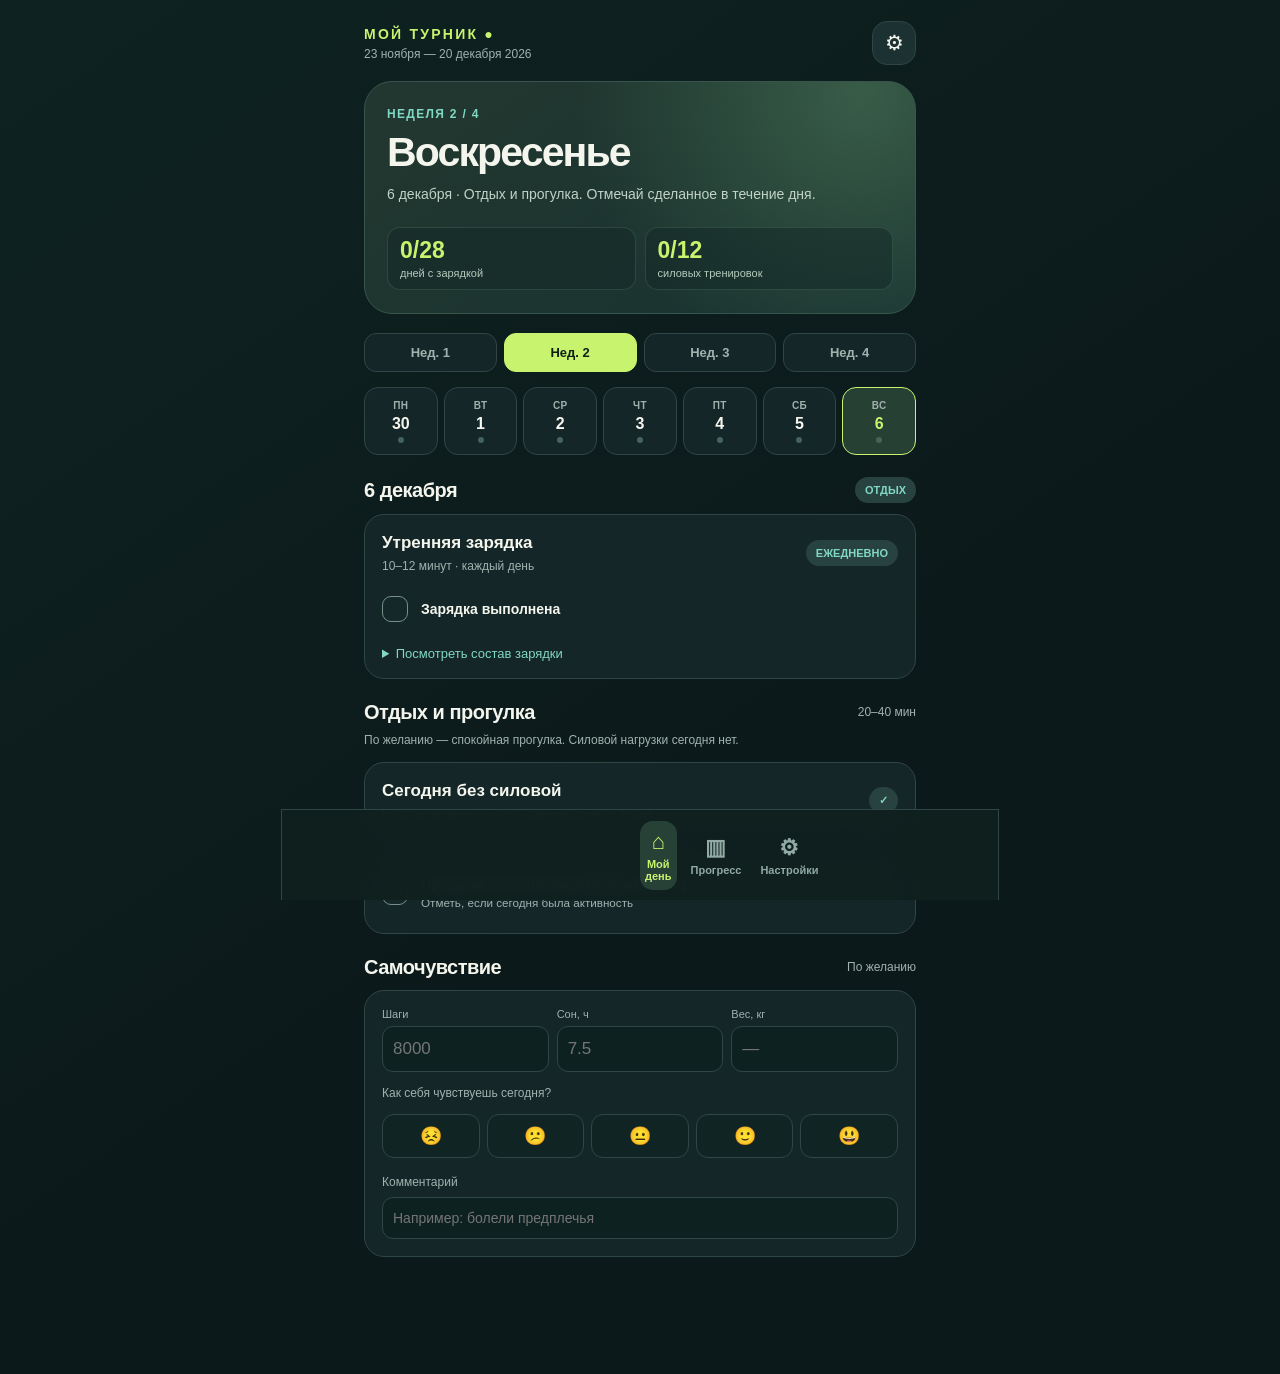
==== turnik/index.html @ 3aacb3ba "Add standalone iPhone workout tracker in turnik/" ====
<!doctype html>
<html lang="ru">
<head>
  <meta charset="UTF-8">
  <meta name="viewport" content="width=device-width, initial-scale=1, viewport-fit=cover">
  <meta name="theme-color" content="#0c191a">
  <meta name="apple-mobile-web-app-capable" content="yes">
  <meta name="apple-mobile-web-app-status-bar-style" content="black-translucent">
  <meta name="apple-mobile-web-app-title" content="Мой турник">
  <meta name="description" content="Личный трекер домашних тренировок на 4 недели: турник, отжимания, зарядка и прогресс.">
  <link rel="manifest" href="manifest.webmanifest">
  <link rel="apple-touch-icon" href="icon-192.png">
  <title>Мой турник · тренировки дома</title>
<style>
:root { color-scheme: dark; --bg:#0c191a;--surface:#142627;--surface2:#1c3232;--line:#304546;--text:#f4f6ee;--muted:#a0b2ae;--lime:#c7f36e;--sea:#80d8c3;--yellow:#f9d68e;--black:#102018;--danger:#ffafa4; }
* { box-sizing:border-box; }
html { background:var(--bg);scroll-behavior:smooth; }
body { margin:0; background:linear-gradient(145deg,#0e2321,#0c191a 58%);color:var(--text);font-family:-apple-system,BlinkMacSystemFont,"Segoe UI",sans-serif; min-height:100svh; -webkit-tap-highlight-color:transparent; }
button,input { font:inherit; }
button { cursor:pointer; }
button:focus-visible,input:focus-visible { outline:2px solid var(--lime);outline-offset:3px; }
.app { max-width:600px;margin:0 auto;padding:0 18px calc(106px + env(safe-area-inset-bottom)); }
.top { padding:calc(21px + env(safe-area-inset-top)) 0 16px;display:flex;align-items:center;justify-content:space-between;gap:12px; }
.brand { font-size:14px; font-weight:850;letter-spacing:.16em; color:var(--lime); }
.sub-brand { color:var(--muted);font-size:12px;margin-top:5px; }
.icon-button { width:44px;height:44px;border-radius:15px;background:var(--surface2);border:1px solid var(--line);color:var(--text);font-size:21px; }
.hero { padding:25px 22px 23px;position:relative;overflow:hidden;border-radius:28px;background:radial-gradient(circle at 90% 5%,#385b47 1%,transparent 52%),linear-gradient(145deg,#22372f,#183331);border:1px solid #38554d; }
.eyebrow { font-size:12px;color:var(--sea);font-weight:800;letter-spacing:.11em;text-transform:uppercase; }
h1 { font-size:clamp(29px,9vw,41px);letter-spacing:-.045em;line-height:1.07;margin:10px 0 9px; }
.hero p { color:#c1d2c7;font-size:14px;margin:0;line-height:1.5;max-width:85%; }
.hero-stats { display:flex;gap:9px;margin-top:22px; }
.hero-stats div { background:#142a2785;border:1px solid #688e7542;border-radius:13px;padding:10px 12px;flex:1; }
.hero-stats strong {font-size:23px;display:block;color:var(--lime);line-height:1.1;}
.hero-stats span{display:block;font-size:11px;color:#b4cabc;margin-top:4px}
.week-switch {display:flex; gap:7px;margin:19px 0 15px;}
.week-switch button {flex:1;min-width:0;border:1px solid var(--line);border-radius:12px;background:var(--surface);color:var(--muted);font-size:13px;font-weight:800;padding:11px 4px;}
.week-switch button.active{background:var(--lime);border-color:var(--lime);color:#102016;}
.days {display:grid;grid-template-columns:repeat(7,minmax(0,1fr));gap:6px;margin:0 0 18px;}
.day { background:var(--surface);border:1px solid var(--line);color:var(--muted);border-radius:14px;min-width:0;min-height:68px;padding:8px 1px;display:flex;flex-direction:column;align-items:center;justify-content:center;gap:4px;}
.day b {font-size:10px;text-transform:uppercase;letter-spacing:.03em;}
.day span{font-size:16px;font-weight:750;color:var(--text);}
.day i{width:6px;height:6px;background:#46625c;border-radius:99px;}
.day.done i{background:var(--lime)}
.day.active{border-color:var(--lime);background:#274034;}
.day.active span{color:var(--lime)}
.day:disabled{opacity:.6}
.section-head {display:flex;justify-content:space-between;gap:10px;align-items:center;margin:22px 0 11px;}
h2{font-size:20px;letter-spacing:-.025em;margin:0;}
.small {color:var(--muted);font-size:12px;line-height:1.45;}
.card{background:var(--surface);border:1px solid var(--line);border-radius:20px;padding:17px;margin:0 0 11px;}
.card-top{display:flex;gap:12px;align-items:center;justify-content:space-between;}
.card-top h3{font-size:17px;margin:0;line-height:1.3;}
.card-top p{margin:5px 0 0;font-size:12px;color:var(--muted);}
.pill {color:var(--black);background:var(--lime);font-size:11px;font-weight:850;border-radius:99px;padding:7px 10px;white-space:nowrap;}
.pill.muted {background:#28423f;color:var(--sea)}
.checkrow{display:flex;align-items:center;gap:13px;min-height:48px;cursor:pointer;user-select:none;}
.checkrow + .checkrow{border-top:1px solid var(--line);}
.checkrow span.copy{flex:1;font-size:14px;line-height:1.3;}
input[type=checkbox]{appearance:none;-webkit-appearance:none;width:26px;height:26px;min-width:26px;border-radius:9px;border:1.5px solid #749087;background:#142829;margin:0;display:grid;place-items:center;}
input[type=checkbox]:checked{background:var(--lime);border-color:var(--lime)}
input[type=checkbox]:checked:after{content:'✓';font-weight:900;color:#163224;font-size:17px}
.checkrow:has(input:checked) .copy{color:#b6cbc0;}
.minihint{font-size:12px;color:var(--muted);line-height:1.5;margin-top:12px;}
.details{font-size:13px;color:var(--sea);cursor:pointer;margin-top:13px;}
.details-content{font-size:13px;color:#cfddd5;line-height:1.8;padding:8px 2px 1px;}
.ex{padding:17px 16px 16px;}
.ex .caption{display:flex;align-items:start;justify-content:space-between;gap:6px;}
.ex .caption strong{font-size:15px;}
.ex .caption small{font-size:12px;color:var(--muted);display:block;margin-top:5px;}
.sets{display:flex;gap:8px;justify-content:space-between;margin-top:14px;}
.set{flex:1;background:#0f2120;border-radius:13px;border:1px solid #2b4641;padding:7px 4px;text-align:center;min-width:0;}
.set label{display:block;font-size:10px;color:#9aafa6;margin-bottom:5px;}
.controls{display:flex;align-items:center;justify-content:space-around;gap:1px;}
.controls button{width:30px;height:32px;padding:0;border:0;background:transparent;color:var(--sea);font-size:22px;font-weight:600;touch-action:manipulation;}
.controls .num{font-size:18px;font-weight:850;min-width:22px;text-align:center;font-variant-numeric:tabular-nums;}
.controls button:active{color:var(--lime)}
.exercise-unit{font-size:11px;color:var(--muted);margin-top:5px}
.form-grid{display:grid;grid-template-columns:repeat(3,minmax(0,1fr));gap:8px;}
.form-grid label {display:block;font-size:11px;color:var(--muted);margin-bottom:6px;}
.field{background:#0e2121;color:var(--text);border:1px solid var(--line);border-radius:11px;width:100%;padding:12px 10px;font-size:17px;outline:none;min-width:0;}
.field:focus{border-color:var(--lime)}
.full{width:100%}
button.primary{border:0;border-radius:13px;background:var(--lime);color:var(--black);font-size:14px;font-weight:850;padding:14px 16px;}
button.secondary{border:1px solid #47766b;border-radius:13px;background:#1f3c36;color:var(--text);font-size:14px;font-weight:750;padding:13px 15px;}
button.danger{color:#ffd0c9;border:1px solid #a05e57;background:#422b2a;border-radius:13px;padding:13px 15px;font-weight:750;}
.actions{display:grid;grid-template-columns:1fr 1fr;gap:9px;}
.kpis{display:grid;grid-template-columns:1fr 1fr;gap:9px;}
.kpi{background:var(--surface);border:1px solid var(--line);border-radius:18px;padding:18px;}
.kpi strong{display:block;font-size:32px;letter-spacing:-.04em;color:var(--lime);}
.kpi span{display:block;color:var(--muted);font-size:12px;margin-top:5px;}
.bar-label{display:flex;align-items:center;justify-content:space-between;font-size:13px;margin-bottom:7px;gap:10px;}
.bar-track{height:10px;border-radius:99px;background:#243b39;overflow:hidden;margin-bottom:18px;}
.bar-fill{height:100%;background:linear-gradient(90deg,#77d6c0,var(--lime));border-radius:99px;min-width:0;transition:width .2s ease;}
.week-card{display:flex;gap:12px;justify-content:space-between;align-items:center;padding:13px 0;border-bottom:1px solid var(--line);}
.week-card:last-child{border-bottom:0;}
.week-card b{font-size:14px;display:block;}
.week-card p{margin:4px 0 0;color:var(--muted);font-size:12px;}
.week-card strong{font-size:18px;color:var(--lime);}
.smallnote{color:var(--muted);font-size:12px;line-height:1.55;margin-top:10px;}
.mood{display:flex;gap:7px;margin-top:9px;}
.mood button{flex:1;background:#102523;border:1px solid var(--line);color:var(--muted);border-radius:12px;padding:10px 4px;font-size:18px;}
.mood button.active{background:#334e3e;border-color:var(--lime);color:var(--lime);}
.footer-nav {position:fixed;left:0;right:0;bottom:0;background:#0f201ff2;backdrop-filter:blur(16px);-webkit-backdrop-filter:blur(16px);border-top:1px solid var(--line);padding:11px max(18px,calc((100vw - 600px)/2 + 18px)) calc(10px + env(safe-area-inset-bottom));z-index:10;display:grid;grid-template-columns:repeat(3,1fr);gap:9px;}
.nav{background:transparent;border:0;border-radius:13px;color:#91aaa3;padding:8px 5px;display:flex;flex-direction:column;align-items:center;justify-content:center;gap:3px;font-size:11px;font-weight:700;}
.nav .emoji{font-size:22px;}
.nav.active{background:#274137;color:var(--lime);}
.hidden {display:none !important;}
.toast{position:fixed;bottom:calc(91px + env(safe-area-inset-bottom));left:50%;transform:translateX(-50%);background:#d4ff9b;color:#12251a;border-radius:12px;padding:10px 16px;font-weight:750;font-size:13px;z-index:12;box-shadow:0 9px 30px #0008;opacity:0;pointer-events:none;transition:opacity .25s;white-space:nowrap;max-width:90%;}
.toast.on{opacity:1;}
@media(min-width:650px){.app{padding-left:24px;padding-right:24px;}.footer-nav{max-width:600px;margin:auto;border-left:1px solid var(--line);border-right:1px solid var(--line);}}
@media(max-width:360px){.app{padding-left:12px;padding-right:12px}.set{padding:7px 2px}.controls button{width:25px}.hero{padding:22px 17px}}
@media(prefers-reduced-motion:reduce){*{transition:none!important;scroll-behavior:auto!important}}
</style>
</head>
<body>
<div class="app">
  <header class="top"><div><div class="brand">МОЙ ТУРНИК<span aria-hidden="true"> ●</span></div><div class="sub-brand">23 ноября — 20 декабря 2026</div></div><button class="icon-button" type="button" id="settingsButton" aria-label="Настройки">⚙</button></header>
  <div id="todayView">
    <section class="hero"><div class="eyebrow" id="heroWeek">НЕДЕЛЯ 1 / 4</div><h1 id="heroTitle">Сегодня — твой день</h1><p id="heroSub">План на день, зарядка и прогресс в одном месте.</p><div class="hero-stats"><div><strong id="heroCharges">0/28</strong><span>дней с зарядкой</span></div><div><strong id="heroTrainings">0/12</strong><span>силовых тренировок</span></div></div></section>
    <div class="week-switch" id="weekSwitch" aria-label="Выбор недели"></div>
    <div class="days" id="daySelect" aria-label="Выбор дня"></div>
    <div class="section-head"><h2 id="dayHeading">Понедельник</h2><span class="pill" id="dayBadge">СИЛОВАЯ</span></div>
    <section class="card">
      <div class="card-top"><div><h3>Утренняя зарядка</h3><p>10–12 минут · каждый день</p></div><span class="pill muted">ЕЖЕДНЕВНО</span></div>
      <label class="checkrow" style="margin-top:12px"><input type="checkbox" id="chargeCheck"><span class="copy"><b>Зарядка выполнена</b></span></label>
      <details class="details"><summary>Посмотреть состав зарядки</summary><div class="details-content">Ходьба на месте — 1 минута<br>Круги плечами и руками — по 10–15 раз<br>Повороты и наклоны корпуса — по 10 раз<br>Приседания — 15 раз<br>Лёгкие отжимания — 8–10 раз<br>«Птица-собака» — по 8 раз<br>Подъёмы на носки — 20 раз</div></details>
    </section>
    <div class="section-head"><h2 id="planTitle">Тренировка</h2><span id="planDuration" class="small">35–40 мин</span></div>
    <div id="planDesc" class="small" style="margin:-3px 0 12px"></div>
    <div id="exerciseList"></div>
    <section class="card" id="activityCard"><label class="checkrow"><input type="checkbox" id="activityCheck"><span class="copy"><b id="activityLabel">Основная активность выполнена</b><small style="display:block;color:var(--muted);margin-top:3px" id="activitySubtitle">Отметь после занятия</small></span></label></section>
    <div class="section-head"><h2>Самочувствие</h2><span class="small">По желанию</span></div>
    <section class="card"><div class="form-grid"><div><label for="stepsInput">Шаги</label><input id="stepsInput" class="field" type="number" inputmode="numeric" min="0" max="100000" placeholder="8000"></div><div><label for="sleepInput">Сон, ч</label><input id="sleepInput" class="field" type="number" inputmode="decimal" step="0.5" min="0" max="24" placeholder="7.5"></div><div><label for="weightInput">Вес, кг</label><input id="weightInput" class="field" type="number" inputmode="decimal" step="0.1" min="25" max="400" placeholder="—"></div></div><p class="minihint">Как себя чувствуешь сегодня?</p><div class="mood" id="moodButtons" aria-label="Самочувствие по шкале от одного до пяти"></div><div style="margin-top:14px"><label for="noteInput" class="small">Комментарий</label><input id="noteInput" class="field full" placeholder="Например: болели предплечья" maxlength="200" style="font-size:14px;margin-top:6px"></div></section>
  </div>
  <div id="progressView" class="hidden">
    <section class="hero"><div class="eyebrow">ТВОЯ СТАТИСТИКА</div><h1>Прогресс<br>за 4 недели</h1><p>Результаты считаются автоматически из отметок и фактически выполненных подходов.</p></section>
    <div class="section-head"><h2>Общий результат</h2></div><div class="kpis" id="kpiList"></div>
    <div class="section-head"><h2>Выполнение плана</h2></div><div class="card" id="planBars"></div>
    <div class="section-head"><h2>По неделям</h2></div><div class="card" id="weekResults"></div>
    <div class="section-head"><h2>Личные рекорды</h2></div><section class="card"><p class="small">Исходные данные: ≈ 6 подтягиваний и 30 отжиманий за подход. Новые максимумы можно вносить по неделям, только если есть желание и восстановление позволяет.</p><div id="testInputs"></div></section>
    <div class="section-head"><h2>Последние записи</h2></div><div class="card" id="lastRecords"></div>
  </div>
  <div id="settingsView" class="hidden">
    <section class="hero"><div class="eyebrow">НАСТРОЙКИ</div><h1>Твои записи</h1><p>Данные хранятся только в этом браузере. Экспорт помогает сохранить их на случай смены телефона или очистки Safari.</p></section>
    <div class="section-head"><h2>Резервная копия</h2></div><section class="card"><p class="small" style="margin-top:0">Сохрани файл в «Файлы» → iCloud Drive. Из него можно восстановить все отметки и подходы.</p><div class="actions"><button class="primary" id="exportButton" type="button">↓ Сохранить</button><button class="secondary" id="importButton" type="button">↑ Восстановить</button></div><input id="importFile" type="file" accept="application/json,.json" style="display:none"><p class="minihint">Экспорт содержит показатели тренировок, сна, веса и самочувствия. Храни файл в защищённом месте.</p></section>
    <div class="section-head"><h2>О программе</h2></div><section class="card"><p class="small" style="margin-top:0">3 силовые тренировки: понедельник, среда, суббота. Остальные дни — восстановление. Уровень: около 6 подтягиваний, 30 отжиманий.</p><p class="small">Все упражнения выполняются без отказа. При боли в суставе, головокружении или необычной одышке прекрати занятие. Не выполняй подтягивания рывком.</p><p class="small">Чтобы сделать значок на экране iPhone, размести этот сайт по HTTPS, открой в Safari и выбери «Поделиться» → «На экран Домой».</p><button class="danger full" id="resetButton" type="button">Стереть все отметки</button></section>
  </div>
</div>
<nav class="footer-nav" aria-label="Разделы"><button class="nav active" data-view="today" type="button"><span class="emoji">⌂</span>Мой день</button><button class="nav" data-view="progress" type="button"><span class="emoji">▥</span>Прогресс</button><button class="nav" data-view="settings" type="button"><span class="emoji">⚙</span>Настройки</button></nav>
<div class="toast" id="toast" role="status" aria-live="polite">Сохранено</div>
<script>
(()=>{'use strict';
const KEY='moy-turnik-v1';
const START='2026-11-23';
const weekdays=['Пн','Вт','Ср','Чт','Пт','Сб','Вс'];
const daynames=['Понедельник','Вторник','Среда','Четверг','Пятница','Суббота','Воскресенье'];
const ex=(id,name,sets,target,unit='раз')=>({id,name,sets,target,unit});
const workouts={
0:{kind:'strength',label:'Верх тела и турник',duration:'35–40 мин',desc:'Разминка 5–7 минут. Подтягивания — без рывков, с запасом 1–2 повтора.',exercises:[ex('pull','Подтягивания',3,[3,4,4,5]),ex('push','Отжимания',3,[12,13,14,15]),ex('squat','Приседания',3,[12,14,15,16]),ex('plank','Планка',3,[25,30,35,40],'сек'),ex('bridge','Ягодичный мост',2,[15,15,16,16])]},
1:{kind:'recovery',label:'Ходьба и мобильность',duration:'30–45 мин',desc:'Прогулка в комфортном или умеренно быстром темпе. Мягкая разминка суставов 5–8 минут.',exercises:[]},
2:{kind:'strength',label:'Ноги, корпус и лёгкий турник',duration:'35–45 мин',desc:'Нагрузка на турник снижена. Для выпадов и «мёртвого жука» записывай повторения на одну сторону.',exercises:[ex('squat','Приседания',3,[15,16,17,18]),ex('lunge','Выпады назад',3,[8,9,9,10],'на ногу'),ex('push','Отжимания',3,[10,11,12,13]),ex('pull','Подтягивания',2,[3,3,4,4]),ex('bridge','Ягодичный мост',3,[15,16,17,18]),ex('deadbug','Мёртвый жук',3,[8,9,10,10],'на сторону')]},
3:{kind:'recovery',label:'Активное восстановление',duration:'30–40 мин',desc:'Прогулка без интенсивной нагрузки. Если есть усталость — сократи продолжительность.',exercises:[]},
4:{kind:'recovery',label:'Лёгкий день',duration:'30–40 мин',desc:'Мобильность плеч, таза и голеностопа, спокойная прогулка. Без подтягиваний до отказа.',exercises:[]},
5:{kind:'strength',label:'Всё тело и турник',duration:'40–45 мин',desc:'Разминка 5–7 минут. Старайся сохранять одинаково качественную технику во всех подходах.',exercises:[ex('pull','Подтягивания',3,[3,4,4,5]),ex('push','Отжимания',3,[12,13,14,15]),ex('step','Зашагивания на устойчивую опору',3,[8,9,10,10],'на ногу'),ex('squat','Приседания',3,[15,16,18,18]),ex('sideplank','Боковая планка',2,[20,25,30,35],'сек/стор.'),ex('bird','Птица-собака',2,[8,9,10,10],'на сторону')]},
6:{kind:'rest',label:'Отдых и прогулка',duration:'20–40 мин',desc:'По желанию — спокойная прогулка. Силовой нагрузки сегодня нет.',exercises:[]}
};
const empty=()=>({version:1,days:{},tests:{}});
let data;
let storageAvailable=true;
try{data=JSON.parse(localStorage.getItem(KEY)||'null')||empty();if(!data||typeof data!=='object'||!data.days||!data.tests)throw Error('format');localStorage.setItem(KEY,JSON.stringify(data));}catch(e){data=empty();try{localStorage.setItem(KEY,JSON.stringify(data));}catch(_){storageAvailable=false;}}
function save(){try{localStorage.setItem(KEY,JSON.stringify(data));}catch(e){storageAvailable=false;toast('Сохранение недоступно — сделай экспорт');}}
let toastTimeout;function toast(message){const el=document.getElementById('toast');el.textContent=message;el.classList.add('on');clearTimeout(toastTimeout);toastTimeout=setTimeout(()=>el.classList.remove('on'),2300);}
function dateFor(index){const d=new Date('2026-11-23T12:00:00');d.setDate(d.getDate()+index);return `${d.getFullYear()}-${String(d.getMonth()+1).padStart(2,'0')}-${String(d.getDate()).padStart(2,'0')}`;}
function dateString(index){const d=new Date(`${dateFor(index)}T12:00:00`);return `${d.getDate()} ${['января','февраля','марта','апреля','мая','июня','июля','августа','сентября','октября','ноября','декабря'][d.getMonth()]}`;}
function indexForToday(){const now=new Date();const k=`${now.getFullYear()}-${String(now.getMonth()+1).padStart(2,'0')}-${String(now.getDate()).padStart(2,'0')}`;const n=Math.round((Date.parse(`${k}T12:00:00`)-Date.parse(`${START}T12:00:00`))/86400000);return Math.max(0,Math.min(27,n));}
let selected=indexForToday();let view='today';
const $=id=>document.getElementById(id);
const getDay=(n)=>data.days[dateFor(n)]||{};
const editDay=(n)=>data.days[dateFor(n)]||(data.days[dateFor(n)]={});
function stat(){let charges=0,strength=0,pulls=0,pushes=0,steps=0,active=0;for(let i=0;i<28;i++){const d=getDay(i);const w=workouts[i%7];if(d.charge)charges++;if(w.kind==='strength'&&d.activity)strength++;if(d.activity)active++;steps+=Number(d.steps)||0;for(const x of w.exercises){const r=(d.sets||{})[x.id]||[];let sum=r.reduce((a,b)=>a+(Number(b)||0),0);if(x.id==='pull')pulls+=sum;if(x.id==='push')pushes+=sum;}}return {charges,strength,pulls,pushes,steps,active};}
function isComplete(i){const d=getDay(i);return !!(d.charge&&((workouts[i%7].kind==='rest')||d.activity));}
function renderSwitcher(){const wi=Math.floor(selected/7);$('weekSwitch').innerHTML=[0,1,2,3].map(w=>`<button data-week="${w}" class="${w===wi?'active':''}" aria-pressed="${w===wi}">Нед. ${w+1}</button>`).join('');$('daySelect').innerHTML=Array.from({length:7},(_,d)=>{const i=wi*7+d;return `<button class="day ${i===selected?'active':''} ${isComplete(i)?'done':''}" data-day="${i}" aria-pressed="${i===selected}"><b>${weekdays[d]}</b><span>${Number(dateFor(i).slice(-2))}</span><i aria-hidden="true"></i></button>`;}).join('');}
function renderToday(){const day=selected%7,w=Math.floor(selected/7),plan=workouts[day],current=getDay(selected),s=stat();$('heroWeek').textContent=`НЕДЕЛЯ ${w+1} / 4`;$('heroTitle').textContent=`${daynames[day]}`;$('heroSub').textContent=`${dateString(selected)} · ${plan.label}. Отмечай сделанное в течение дня.`;$('heroCharges').textContent=`${s.charges}/28`;$('heroTrainings').textContent=`${s.strength}/12`;renderSwitcher();$('dayHeading').textContent=`${dateString(selected)}`;$('dayBadge').textContent=plan.kind==='strength'?'СИЛОВАЯ':plan.kind==='rest'?'ОТДЫХ':'ВОССТАНОВЛЕНИЕ';$('dayBadge').className=`pill ${plan.kind!=='strength'?'muted':''}`;$('chargeCheck').checked=!!current.charge;$('activityCheck').checked=!!current.activity;$('planTitle').textContent=plan.label;$('planDuration').textContent=plan.duration;$('planDesc').textContent=plan.desc;$('activityLabel').textContent=plan.kind==='strength'?'Силовая тренировка выполнена':plan.kind==='recovery'?'Прогулка / восстановление выполнены':'Прогулка выполнена (необязательно)';$('activitySubtitle').textContent=plan.kind==='strength'?'Отмечай после последнего упражнения':'Отметь, если сегодня была активность';$('exerciseList').innerHTML=plan.exercises.length?plan.exercises.map(x=>{const target=x.target[w];const values=(current.sets||{})[x.id]||[];return `<section class="card ex"><div class="caption"><div><strong>${x.name}</strong><small>${x.sets} подхода · цель ${target} ${x.unit}</small></div><span class="pill muted">${x.sets} × ${target}</span></div><div class="sets">${Array.from({length:x.sets},(_,i)=>`<div class="set"><label>Подход ${i+1}</label><div class="controls"><button type="button" data-ex="${x.id}" data-set="${i}" data-delta="-1" aria-label="Убавить результат">−</button><span class="num">${values[i]===undefined?'–':values[i]}</span><button type="button" data-ex="${x.id}" data-set="${i}" data-delta="1" aria-label="Добавить результат">+</button></div><div class="exercise-unit">${x.unit}</div></div>`).join('')}</div></section>`;}).join(''):`<div class="card"><div class="card-top"><div><h3>Сегодня без силовой</h3><p>Восстановление — часть тренировочного плана.</p></div><span class="pill muted">✓</span></div></div>`;$('stepsInput').value=current.steps??'';$('sleepInput').value=current.sleep??'';$('weightInput').value=current.weight??'';$('noteInput').value=current.note??'';$('moodButtons').innerHTML=[1,2,3,4,5].map(n=>`<button type="button" class="${Number(current.mood)===n?'active':''}" data-mood="${n}" aria-label="Самочувствие ${n} из 5" aria-pressed="${Number(current.mood)===n}">${['😣','😕','😐','🙂','😃'][n-1]}</button>`).join('');}
function renderProgress(){const s=stat();$('kpiList').innerHTML=[[''+s.strength+' / 12','Силовые'],[''+s.charges+' / 28','Зарядка'],[s.pulls,'Подтягиваний всего'],[s.pushes,'Отжиманий всего'],[s.steps.toLocaleString('ru-RU'),'Шагов записано'],[s.active,'Активных дней']].map(x=>`<div class="kpi"><strong>${x[0]}</strong><span>${x[1]}</span></div>`).join('');const chargeP=s.charges/28*100,strengthP=s.strength/12*100;$('planBars').innerHTML=[['Утренняя зарядка',s.charges,28,chargeP],['Силовые тренировки',s.strength,12,strengthP]].map(a=>`<div class="bar-label"><span>${a[0]}</span><strong>${a[1]} из ${a[2]}</strong></div><div class="bar-track"><div class="bar-fill" style="width:${a[3].toFixed(2)}%"></div></div>`).join('')+'<p class="smallnote">Показатели отражают внесённые отметки. Пропущенные записи не считаются выполненными.</p>';
$('weekResults').innerHTML=Array.from({length:4},(_,w)=>{let c=0,t=0,p=0,st=0;for(let d=0;d<7;d++){const idx=w*7+d,day=getDay(idx),plan=workouts[d];if(day.charge)c++;if(plan.kind==='strength'&&day.activity)t++;st+=Number(day.steps)||0;p+=((day.sets||{}).pull||[]).reduce((a,b)=>a+(Number(b)||0),0)}return `<div class="week-card"><div><b>Неделя ${w+1}</b><p>Зарядка ${c}/7 · Силовые ${t}/3</p><p>Шаги: ${st.toLocaleString('ru-RU')}</p></div><div style="text-align:right"><strong>${p}</strong><p>подтягиваний</p></div></div>`}).join('');$('testInputs').innerHTML=Array.from({length:4},(_,w)=>{const d=data.tests[String(w+1)]||{};return `<div class="week-card"><div><b>Неделя ${w+1}</b><p>Максимум за один подход</p></div><div style="display:flex;gap:7px;max-width:55%"><label style="font-size:10px;color:var(--muted)">Турник<input class="field test" type="number" inputmode="numeric" min="0" max="100" data-week="${w+1}" data-kind="pull" value="${d.pull??''}" placeholder="6" aria-label="Подтягивания за неделю ${w+1}"></label><label style="font-size:10px;color:var(--muted)">Отжимания<input class="field test" type="number" inputmode="numeric" min="0" max="300" data-week="${w+1}" data-kind="push" value="${d.push??''}" placeholder="30" aria-label="Отжимания за неделю ${w+1}"></label></div></div>`}).join('');
const recent=[];for(let i=27;i>=0;i--){const d=getDay(i);if(d.charge||d.activity||(d.sets&&Object.keys(d.sets).length)){recent.push(`<div class="week-card"><div><b>${dateString(i)}</b><p>${workouts[i%7].label}</p></div><div><strong>${d.activity?'✓':d.charge?'☀':'•'}</strong></div></div>`);if(recent.length===6)break;}}$('lastRecords').innerHTML=recent.join('')||'<p class="small">Записей пока нет. Выбери день и отметь выполненное занятие.</p>';}
function switchView(next){view=next;for(const v of ['today','progress','settings'])$(v+'View').classList.toggle('hidden',v!==next);document.querySelectorAll('.nav').forEach(n=>n.classList.toggle('active',n.dataset.view===next));if(next==='today')renderToday();if(next==='progress')renderProgress();window.scrollTo({top:0,behavior:'instant'});}
$('weekSwitch').addEventListener('click',e=>{const b=e.target.closest('button[data-week]');if(!b)return;selected=Number(b.dataset.week)*7+(selected%7);renderToday();});
$('daySelect').addEventListener('click',e=>{const b=e.target.closest('button[data-day]');if(!b)return;selected=Number(b.dataset.day);renderToday();});
$('chargeCheck').addEventListener('change',e=>{editDay(selected).charge=e.target.checked;save();renderSwitcher();renderToday();});
$('activityCheck').addEventListener('change',e=>{editDay(selected).activity=e.target.checked;save();renderSwitcher();renderToday();toast('Отметка сохранена');});
$('exerciseList').addEventListener('click',e=>{const b=e.target.closest('button[data-ex]');if(!b)return;const d=editDay(selected);d.sets=d.sets||{};const arr=d.sets[b.dataset.ex]||[];const i=Number(b.dataset.set),delta=Number(b.dataset.delta);const exDef=workouts[selected%7].exercises.find(x=>x.id===b.dataset.ex);const initial=exDef.target[Math.floor(selected/7)];const newval=Math.max(0,Math.min(999,(arr[i]===undefined?(delta>0?initial-1:initial+1):Number(arr[i]))+delta));arr[i]=newval;d.sets[b.dataset.ex]=arr;save();renderToday();});
for(const [field,id,max] of [['stepsInput','steps',100000],['sleepInput','sleep',24],['weightInput','weight',400]]){$(field).addEventListener('input',e=>{const val=e.target.value;if(val===''){delete editDay(selected)[id];save();return}const num=Number(val);if(!Number.isFinite(num)||num<0||num>max)return;editDay(selected)[id]=num;save();});}
$('noteInput').addEventListener('input',e=>{editDay(selected).note=e.target.value;save();});
$('moodButtons').addEventListener('click',e=>{const b=e.target.closest('button[data-mood]');if(!b)return;const d=editDay(selected);const n=Number(b.dataset.mood);d.mood=d.mood===n?null:n;save();renderToday();});
$('testInputs').addEventListener('input',e=>{if(!e.target.matches('input.test'))return;const w=e.target.dataset.week,kind=e.target.dataset.kind;data.tests[w]=data.tests[w]||{};if(e.target.value==='')delete data.tests[w][kind];else if(Number(e.target.value)>=0&&Number(e.target.value)<=300)data.tests[w][kind]=Number(e.target.value);save();});
document.querySelectorAll('.nav').forEach(n=>n.addEventListener('click',()=>switchView(n.dataset.view)));
$('settingsButton').addEventListener('click',()=>switchView('settings'));
$('exportButton').addEventListener('click',()=>{const text=JSON.stringify({app:'moy-turnik',exportedAt:new Date().toISOString(),...data},null,2);const url=URL.createObjectURL(new Blob([text],{type:'application/json'}));const a=document.createElement('a');a.href=url;a.download=`moy-turnik-backup-${new Date().toISOString().slice(0,10)}.json`;document.body.appendChild(a);a.click();a.remove();setTimeout(()=>URL.revokeObjectURL(url),1000);toast('Резервная копия создана');});
$('importButton').addEventListener('click',()=>$('importFile').click());
$('importFile').addEventListener('change',async e=>{const file=e.target.files?.[0];if(!file)return;try{if(file.size>1e6)throw Error('Слишком большой файл');const parsed=JSON.parse(await file.text());if(!parsed||parsed.version!==1||!parsed.days||!parsed.tests||Array.isArray(parsed.days))throw Error('Неверный формат резервной копии');if(!confirm('Заменить все текущие записи данными из резервной копии?'))return;data={version:1,days:parsed.days,tests:parsed.tests};save();switchView('today');toast('Записи восстановлены');}catch(err){alert('Не удалось восстановить данные: '+err.message);}finally{e.target.value='';}});
$('resetButton').addEventListener('click',()=>{if(confirm('Удалить ВСЕ отмеченные тренировки и записи? Это нельзя отменить без резервной копии.')){data=empty();save();switchView('today');toast('Все отметки удалены');}});
if(!storageAvailable){const p=document.createElement('p');p.textContent='Внимание: браузер не разрешает сохранять данные. Открой приложение через HTTPS-сайт в обычном Safari.';p.style='background:#563534;padding:12px;border-radius:13px;color:#ffe1de;font-size:13px;';document.querySelector('.app').prepend(p);}
renderToday();
if('serviceWorker' in navigator&&location.protocol==='https:')navigator.serviceWorker.register('./sw.js').catch(()=>{});
})();
</script>
</body>
</html>
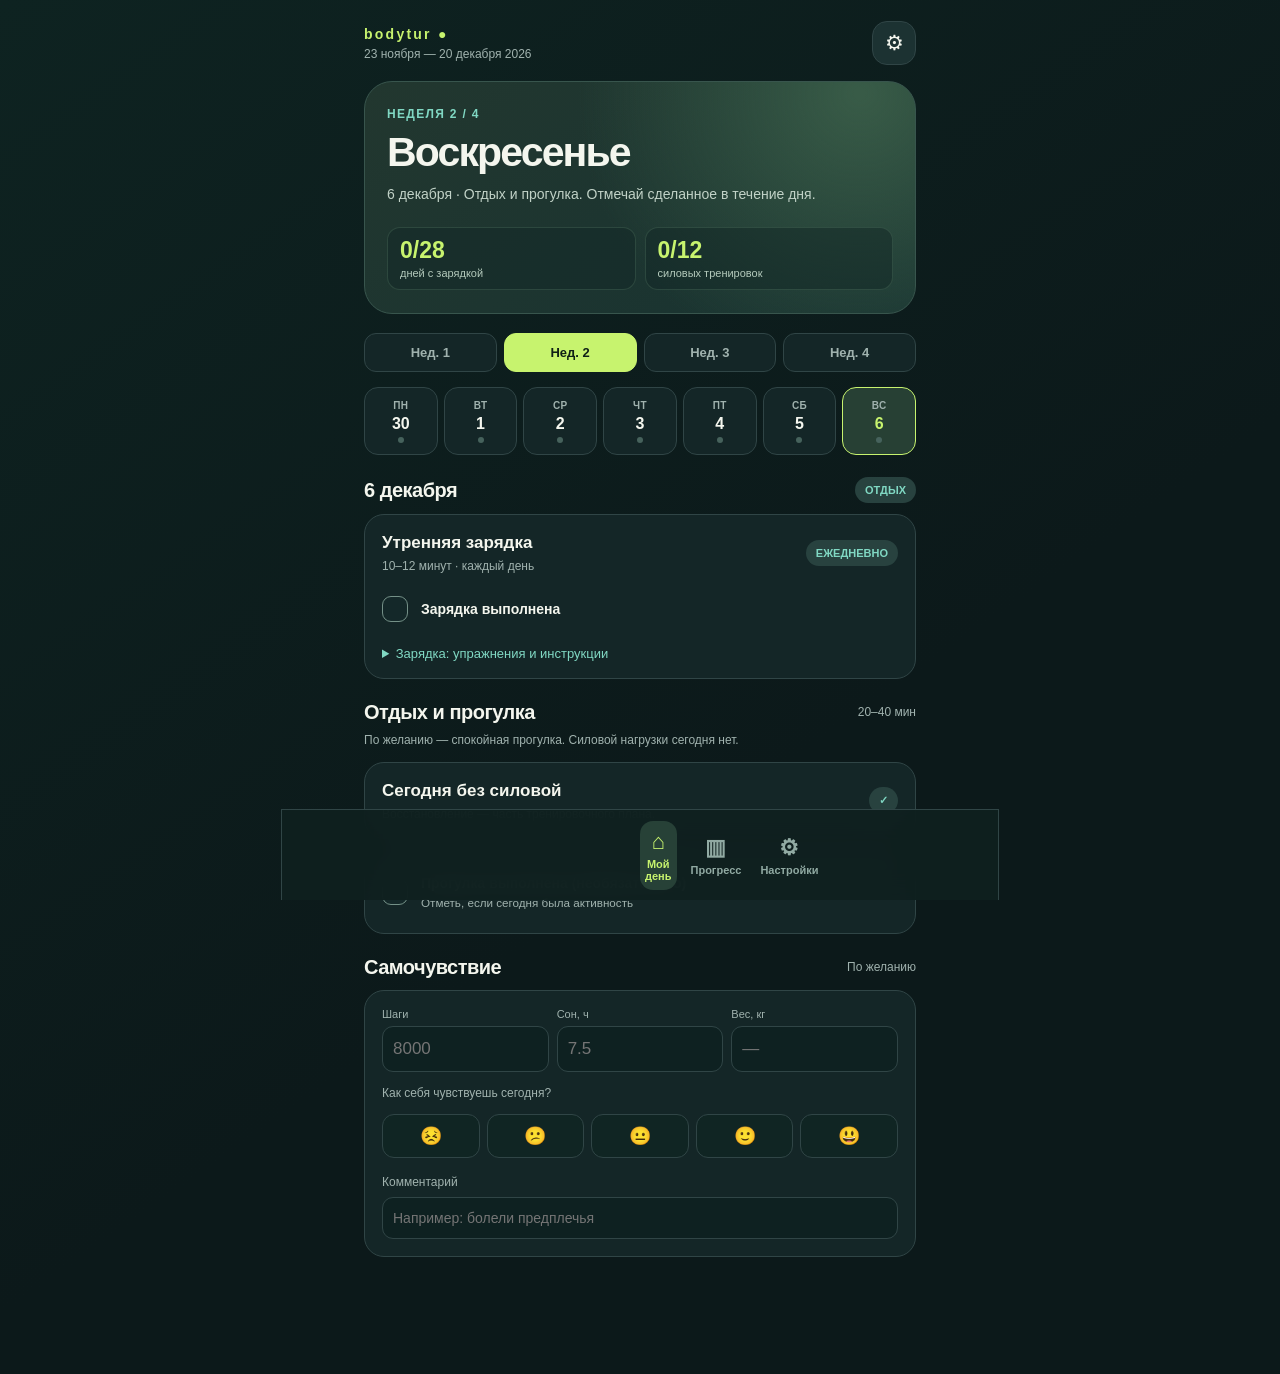
==== commit 4255b27a: "Rename workout tracker to bodytur and add 14 in-app technique guides" ====
--- a/turnik/index.html
+++ b/turnik/index.html
@@ -6,11 +6,11 @@
   <meta name="theme-color" content="#0c191a">
   <meta name="apple-mobile-web-app-capable" content="yes">
   <meta name="apple-mobile-web-app-status-bar-style" content="black-translucent">
-  <meta name="apple-mobile-web-app-title" content="Мой турник">
+  <meta name="apple-mobile-web-app-title" content="bodytur">
   <meta name="description" content="Личный трекер домашних тренировок на 4 недели: турник, отжимания, зарядка и прогресс.">
   <link rel="manifest" href="manifest.webmanifest">
   <link rel="apple-touch-icon" href="icon-192.png">
-  <title>Мой турник · тренировки дома</title>
+  <title>bodytur · тренировки дома</title>
 <style>
 :root { color-scheme: dark; --bg:#0c191a;--surface:#142627;--surface2:#1c3232;--line:#304546;--text:#f4f6ee;--muted:#a0b2ae;--lime:#c7f36e;--sea:#80d8c3;--yellow:#f9d68e;--black:#102018;--danger:#ffafa4; }
 * { box-sizing:border-box; }
@@ -111,10 +111,11 @@
 @media(max-width:360px){.app{padding-left:12px;padding-right:12px}.set{padding:7px 2px}.controls button{width:25px}.hero{padding:22px 17px}}
 @media(prefers-reduced-motion:reduce){*{transition:none!important;scroll-behavior:auto!important}}
 </style>
+<link rel="stylesheet" href="guide.css">
 </head>
 <body>
 <div class="app">
-  <header class="top"><div><div class="brand">МОЙ ТУРНИК<span aria-hidden="true"> ●</span></div><div class="sub-brand">23 ноября — 20 декабря 2026</div></div><button class="icon-button" type="button" id="settingsButton" aria-label="Настройки">⚙</button></header>
+  <header class="top"><div><div class="brand">bodytur<span aria-hidden="true"> ●</span></div><div class="sub-brand">23 ноября — 20 декабря 2026</div></div><button class="icon-button" type="button" id="settingsButton" aria-label="Настройки">⚙</button></header>
   <div id="todayView">
     <section class="hero"><div class="eyebrow" id="heroWeek">НЕДЕЛЯ 1 / 4</div><h1 id="heroTitle">Сегодня — твой день</h1><p id="heroSub">План на день, зарядка и прогресс в одном месте.</p><div class="hero-stats"><div><strong id="heroCharges">0/28</strong><span>дней с зарядкой</span></div><div><strong id="heroTrainings">0/12</strong><span>силовых тренировок</span></div></div></section>
     <div class="week-switch" id="weekSwitch" aria-label="Выбор недели"></div>
@@ -123,7 +124,7 @@
     <section class="card">
       <div class="card-top"><div><h3>Утренняя зарядка</h3><p>10–12 минут · каждый день</p></div><span class="pill muted">ЕЖЕДНЕВНО</span></div>
       <label class="checkrow" style="margin-top:12px"><input type="checkbox" id="chargeCheck"><span class="copy"><b>Зарядка выполнена</b></span></label>
-      <details class="details"><summary>Посмотреть состав зарядки</summary><div class="details-content">Ходьба на месте — 1 минута<br>Круги плечами и руками — по 10–15 раз<br>Повороты и наклоны корпуса — по 10 раз<br>Приседания — 15 раз<br>Лёгкие отжимания — 8–10 раз<br>«Птица-собака» — по 8 раз<br>Подъёмы на носки — 20 раз</div></details>
+      <details class="details"><summary>Зарядка: упражнения и инструкции</summary><div class="details-content charge-guide-list"><button type="button" data-guide="walk" aria-label="Инструкция: Ходьба на месте — 1 минута"><span>Ходьба на месте — 1 минута</span><em>Как делать ›</em></button><button type="button" data-guide="shoulders" aria-label="Инструкция: Круги плечами и руками — 10–15 раз"><span>Круги плечами и руками — 10–15 раз</span><em>Как делать ›</em></button><button type="button" data-guide="twists" aria-label="Инструкция: Повороты и наклоны корпуса — по 10 раз"><span>Повороты и наклоны корпуса — по 10 раз</span><em>Как делать ›</em></button><button type="button" data-guide="squat" aria-label="Инструкция: Приседания — 15 раз"><span>Приседания — 15 раз</span><em>Как делать ›</em></button><button type="button" data-guide="push" aria-label="Инструкция: Лёгкие отжимания — 8–10 раз"><span>Лёгкие отжимания — 8–10 раз</span><em>Как делать ›</em></button><button type="button" data-guide="bird" aria-label="Инструкция: «Птица-собака» — по 8 раз"><span>«Птица-собака» — по 8 раз</span><em>Как делать ›</em></button><button type="button" data-guide="calf" aria-label="Инструкция: Подъёмы на носки — 20 раз"><span>Подъёмы на носки — 20 раз</span><em>Как делать ›</em></button></div></details>
     </section>
     <div class="section-head"><h2 id="planTitle">Тренировка</h2><span id="planDuration" class="small">35–40 мин</span></div>
     <div id="planDesc" class="small" style="margin:-3px 0 12px"></div>
@@ -180,7 +181,7 @@
 function stat(){let charges=0,strength=0,pulls=0,pushes=0,steps=0,active=0;for(let i=0;i<28;i++){const d=getDay(i);const w=workouts[i%7];if(d.charge)charges++;if(w.kind==='strength'&&d.activity)strength++;if(d.activity)active++;steps+=Number(d.steps)||0;for(const x of w.exercises){const r=(d.sets||{})[x.id]||[];let sum=r.reduce((a,b)=>a+(Number(b)||0),0);if(x.id==='pull')pulls+=sum;if(x.id==='push')pushes+=sum;}}return {charges,strength,pulls,pushes,steps,active};}
 function isComplete(i){const d=getDay(i);return !!(d.charge&&((workouts[i%7].kind==='rest')||d.activity));}
 function renderSwitcher(){const wi=Math.floor(selected/7);$('weekSwitch').innerHTML=[0,1,2,3].map(w=>`<button data-week="${w}" class="${w===wi?'active':''}" aria-pressed="${w===wi}">Нед. ${w+1}</button>`).join('');$('daySelect').innerHTML=Array.from({length:7},(_,d)=>{const i=wi*7+d;return `<button class="day ${i===selected?'active':''} ${isComplete(i)?'done':''}" data-day="${i}" aria-pressed="${i===selected}"><b>${weekdays[d]}</b><span>${Number(dateFor(i).slice(-2))}</span><i aria-hidden="true"></i></button>`;}).join('');}
-function renderToday(){const day=selected%7,w=Math.floor(selected/7),plan=workouts[day],current=getDay(selected),s=stat();$('heroWeek').textContent=`НЕДЕЛЯ ${w+1} / 4`;$('heroTitle').textContent=`${daynames[day]}`;$('heroSub').textContent=`${dateString(selected)} · ${plan.label}. Отмечай сделанное в течение дня.`;$('heroCharges').textContent=`${s.charges}/28`;$('heroTrainings').textContent=`${s.strength}/12`;renderSwitcher();$('dayHeading').textContent=`${dateString(selected)}`;$('dayBadge').textContent=plan.kind==='strength'?'СИЛОВАЯ':plan.kind==='rest'?'ОТДЫХ':'ВОССТАНОВЛЕНИЕ';$('dayBadge').className=`pill ${plan.kind!=='strength'?'muted':''}`;$('chargeCheck').checked=!!current.charge;$('activityCheck').checked=!!current.activity;$('planTitle').textContent=plan.label;$('planDuration').textContent=plan.duration;$('planDesc').textContent=plan.desc;$('activityLabel').textContent=plan.kind==='strength'?'Силовая тренировка выполнена':plan.kind==='recovery'?'Прогулка / восстановление выполнены':'Прогулка выполнена (необязательно)';$('activitySubtitle').textContent=plan.kind==='strength'?'Отмечай после последнего упражнения':'Отметь, если сегодня была активность';$('exerciseList').innerHTML=plan.exercises.length?plan.exercises.map(x=>{const target=x.target[w];const values=(current.sets||{})[x.id]||[];return `<section class="card ex"><div class="caption"><div><strong>${x.name}</strong><small>${x.sets} подхода · цель ${target} ${x.unit}</small></div><span class="pill muted">${x.sets} × ${target}</span></div><div class="sets">${Array.from({length:x.sets},(_,i)=>`<div class="set"><label>Подход ${i+1}</label><div class="controls"><button type="button" data-ex="${x.id}" data-set="${i}" data-delta="-1" aria-label="Убавить результат">−</button><span class="num">${values[i]===undefined?'–':values[i]}</span><button type="button" data-ex="${x.id}" data-set="${i}" data-delta="1" aria-label="Добавить результат">+</button></div><div class="exercise-unit">${x.unit}</div></div>`).join('')}</div></section>`;}).join(''):`<div class="card"><div class="card-top"><div><h3>Сегодня без силовой</h3><p>Восстановление — часть тренировочного плана.</p></div><span class="pill muted">✓</span></div></div>`;$('stepsInput').value=current.steps??'';$('sleepInput').value=current.sleep??'';$('weightInput').value=current.weight??'';$('noteInput').value=current.note??'';$('moodButtons').innerHTML=[1,2,3,4,5].map(n=>`<button type="button" class="${Number(current.mood)===n?'active':''}" data-mood="${n}" aria-label="Самочувствие ${n} из 5" aria-pressed="${Number(current.mood)===n}">${['😣','😕','😐','🙂','😃'][n-1]}</button>`).join('');}
+function renderToday(){const day=selected%7,w=Math.floor(selected/7),plan=workouts[day],current=getDay(selected),s=stat();$('heroWeek').textContent=`НЕДЕЛЯ ${w+1} / 4`;$('heroTitle').textContent=`${daynames[day]}`;$('heroSub').textContent=`${dateString(selected)} · ${plan.label}. Отмечай сделанное в течение дня.`;$('heroCharges').textContent=`${s.charges}/28`;$('heroTrainings').textContent=`${s.strength}/12`;renderSwitcher();$('dayHeading').textContent=`${dateString(selected)}`;$('dayBadge').textContent=plan.kind==='strength'?'СИЛОВАЯ':plan.kind==='rest'?'ОТДЫХ':'ВОССТАНОВЛЕНИЕ';$('dayBadge').className=`pill ${plan.kind!=='strength'?'muted':''}`;$('chargeCheck').checked=!!current.charge;$('activityCheck').checked=!!current.activity;$('planTitle').textContent=plan.label;$('planDuration').textContent=plan.duration;$('planDesc').textContent=plan.desc;$('activityLabel').textContent=plan.kind==='strength'?'Силовая тренировка выполнена':plan.kind==='recovery'?'Прогулка / восстановление выполнены':'Прогулка выполнена (необязательно)';$('activitySubtitle').textContent=plan.kind==='strength'?'Отмечай после последнего упражнения':'Отметь, если сегодня была активность';$('exerciseList').innerHTML=plan.exercises.length?plan.exercises.map(x=>{const target=x.target[w];const values=(current.sets||{})[x.id]||[];return `<section class="card ex"><div class="caption"><div><button type="button" class="guide-trigger" data-guide="${x.id}" aria-label="Инструкция: ${x.name}"><strong>${x.name}</strong><span class="guide-affordance">ⓘ Как выполнять</span></button><small>${x.sets} подхода · цель ${target} ${x.unit}</small></div><span class="pill muted">${x.sets} × ${target}</span></div><div class="sets">${Array.from({length:x.sets},(_,i)=>`<div class="set"><label>Подход ${i+1}</label><div class="controls"><button type="button" data-ex="${x.id}" data-set="${i}" data-delta="-1" aria-label="Убавить результат">−</button><span class="num">${values[i]===undefined?'–':values[i]}</span><button type="button" data-ex="${x.id}" data-set="${i}" data-delta="1" aria-label="Добавить результат">+</button></div><div class="exercise-unit">${x.unit}</div></div>`).join('')}</div></section>`;}).join(''):`<div class="card"><div class="card-top"><div><h3>Сегодня без силовой</h3><p>Восстановление — часть тренировочного плана.</p></div><span class="pill muted">✓</span></div></div>`;$('stepsInput').value=current.steps??'';$('sleepInput').value=current.sleep??'';$('weightInput').value=current.weight??'';$('noteInput').value=current.note??'';$('moodButtons').innerHTML=[1,2,3,4,5].map(n=>`<button type="button" class="${Number(current.mood)===n?'active':''}" data-mood="${n}" aria-label="Самочувствие ${n} из 5" aria-pressed="${Number(current.mood)===n}">${['😣','😕','😐','🙂','😃'][n-1]}</button>`).join('');}
 function renderProgress(){const s=stat();$('kpiList').innerHTML=[[''+s.strength+' / 12','Силовые'],[''+s.charges+' / 28','Зарядка'],[s.pulls,'Подтягиваний всего'],[s.pushes,'Отжиманий всего'],[s.steps.toLocaleString('ru-RU'),'Шагов записано'],[s.active,'Активных дней']].map(x=>`<div class="kpi"><strong>${x[0]}</strong><span>${x[1]}</span></div>`).join('');const chargeP=s.charges/28*100,strengthP=s.strength/12*100;$('planBars').innerHTML=[['Утренняя зарядка',s.charges,28,chargeP],['Силовые тренировки',s.strength,12,strengthP]].map(a=>`<div class="bar-label"><span>${a[0]}</span><strong>${a[1]} из ${a[2]}</strong></div><div class="bar-track"><div class="bar-fill" style="width:${a[3].toFixed(2)}%"></div></div>`).join('')+'<p class="smallnote">Показатели отражают внесённые отметки. Пропущенные записи не считаются выполненными.</p>';
 $('weekResults').innerHTML=Array.from({length:4},(_,w)=>{let c=0,t=0,p=0,st=0;for(let d=0;d<7;d++){const idx=w*7+d,day=getDay(idx),plan=workouts[d];if(day.charge)c++;if(plan.kind==='strength'&&day.activity)t++;st+=Number(day.steps)||0;p+=((day.sets||{}).pull||[]).reduce((a,b)=>a+(Number(b)||0),0)}return `<div class="week-card"><div><b>Неделя ${w+1}</b><p>Зарядка ${c}/7 · Силовые ${t}/3</p><p>Шаги: ${st.toLocaleString('ru-RU')}</p></div><div style="text-align:right"><strong>${p}</strong><p>подтягиваний</p></div></div>`}).join('');$('testInputs').innerHTML=Array.from({length:4},(_,w)=>{const d=data.tests[String(w+1)]||{};return `<div class="week-card"><div><b>Неделя ${w+1}</b><p>Максимум за один подход</p></div><div style="display:flex;gap:7px;max-width:55%"><label style="font-size:10px;color:var(--muted)">Турник<input class="field test" type="number" inputmode="numeric" min="0" max="100" data-week="${w+1}" data-kind="pull" value="${d.pull??''}" placeholder="6" aria-label="Подтягивания за неделю ${w+1}"></label><label style="font-size:10px;color:var(--muted)">Отжимания<input class="field test" type="number" inputmode="numeric" min="0" max="300" data-week="${w+1}" data-kind="push" value="${d.push??''}" placeholder="30" aria-label="Отжимания за неделю ${w+1}"></label></div></div>`}).join('');
 const recent=[];for(let i=27;i>=0;i--){const d=getDay(i);if(d.charge||d.activity||(d.sets&&Object.keys(d.sets).length)){recent.push(`<div class="week-card"><div><b>${dateString(i)}</b><p>${workouts[i%7].label}</p></div><div><strong>${d.activity?'✓':d.charge?'☀':'•'}</strong></div></div>`);if(recent.length===6)break;}}$('lastRecords').innerHTML=recent.join('')||'<p class="small">Записей пока нет. Выбери день и отметь выполненное занятие.</p>';}
@@ -205,5 +206,6 @@
 if('serviceWorker' in navigator&&location.protocol==='https:')navigator.serviceWorker.register('./sw.js').catch(()=>{});
 })();
 </script>
+<script src="guide.js" defer></script>
 </body>
 </html>
--- a/turnik/guide.css
+++ b/turnik/guide.css
@@ -0,0 +1,24 @@
+.guide-trigger{display:flex;flex-direction:column;align-items:flex-start;gap:5px;text-align:left;padding:1px 0 2px;border:0;background:none;color:var(--text);min-height:44px;justify-content:center}
+.guide-trigger strong{font-size:16px;line-height:1.28}
+.guide-affordance{font-size:12px;color:var(--sea);text-decoration:underline;text-underline-offset:3px;font-weight:750}
+.guide-trigger:focus-visible,.charge-guide-list button:focus-visible{outline:2px solid var(--lime);outline-offset:3px}
+.charge-guide-list{display:flex;flex-direction:column;gap:3px}
+.charge-guide-list button{padding:10px 3px;min-height:44px;background:transparent;border:0;border-bottom:1px solid var(--line);color:var(--text);font-size:13px;display:flex;align-items:center;justify-content:space-between;gap:12px;text-align:left}
+.charge-guide-list button:last-child{border:0}
+.charge-guide-list em{font-size:11px;font-style:normal;color:var(--sea);white-space:nowrap;font-weight:700}
+.guide-dialog{width:min(94vw,540px);max-height:min(89dvh,800px);border:1px solid #547569;border-radius:22px;background:#142727;color:var(--text);box-shadow:0 28px 95px #000c;padding:0;margin:auto;overflow-y:auto}
+.guide-dialog::backdrop{background:#030f0edb;backdrop-filter:blur(4px)}
+.guide-panel{padding:22px 20px calc(22px + env(safe-area-inset-bottom))}
+.guide-top{display:flex;gap:16px;align-items:flex-start;justify-content:space-between}
+.guide-top h2{margin:9px 0 0;line-height:1.2;font-size:24px}
+.guide-close{background:#24453d;border:1px solid #5b786c;color:#e9f3ed;width:41px;height:41px;min-width:41px;border-radius:12px;font-size:24px}
+.guide-dialog h3{color:var(--sea);font-size:14px;margin:20px 0 7px}
+.guide-steps{margin:11px 0 5px;padding-left:25px}
+.guide-steps li{font-size:14px;line-height:1.55;margin-bottom:12px;padding-left:2px}
+.guide-steps li::marker{font-weight:800;color:var(--lime)}
+.guide-copy{font-size:13px;line-height:1.62;color:#d1ded7;margin:5px 0}
+.guide-hint{background:#213b32;padding:13px 14px;border-radius:14px;margin-top:18px}
+.guide-hint h3{margin:0 0 5px}
+.guide-done{margin-top:16px}
+body.guide-open{overflow:hidden}
+@media(prefers-reduced-motion:reduce){.guide-dialog{scroll-behavior:auto}}
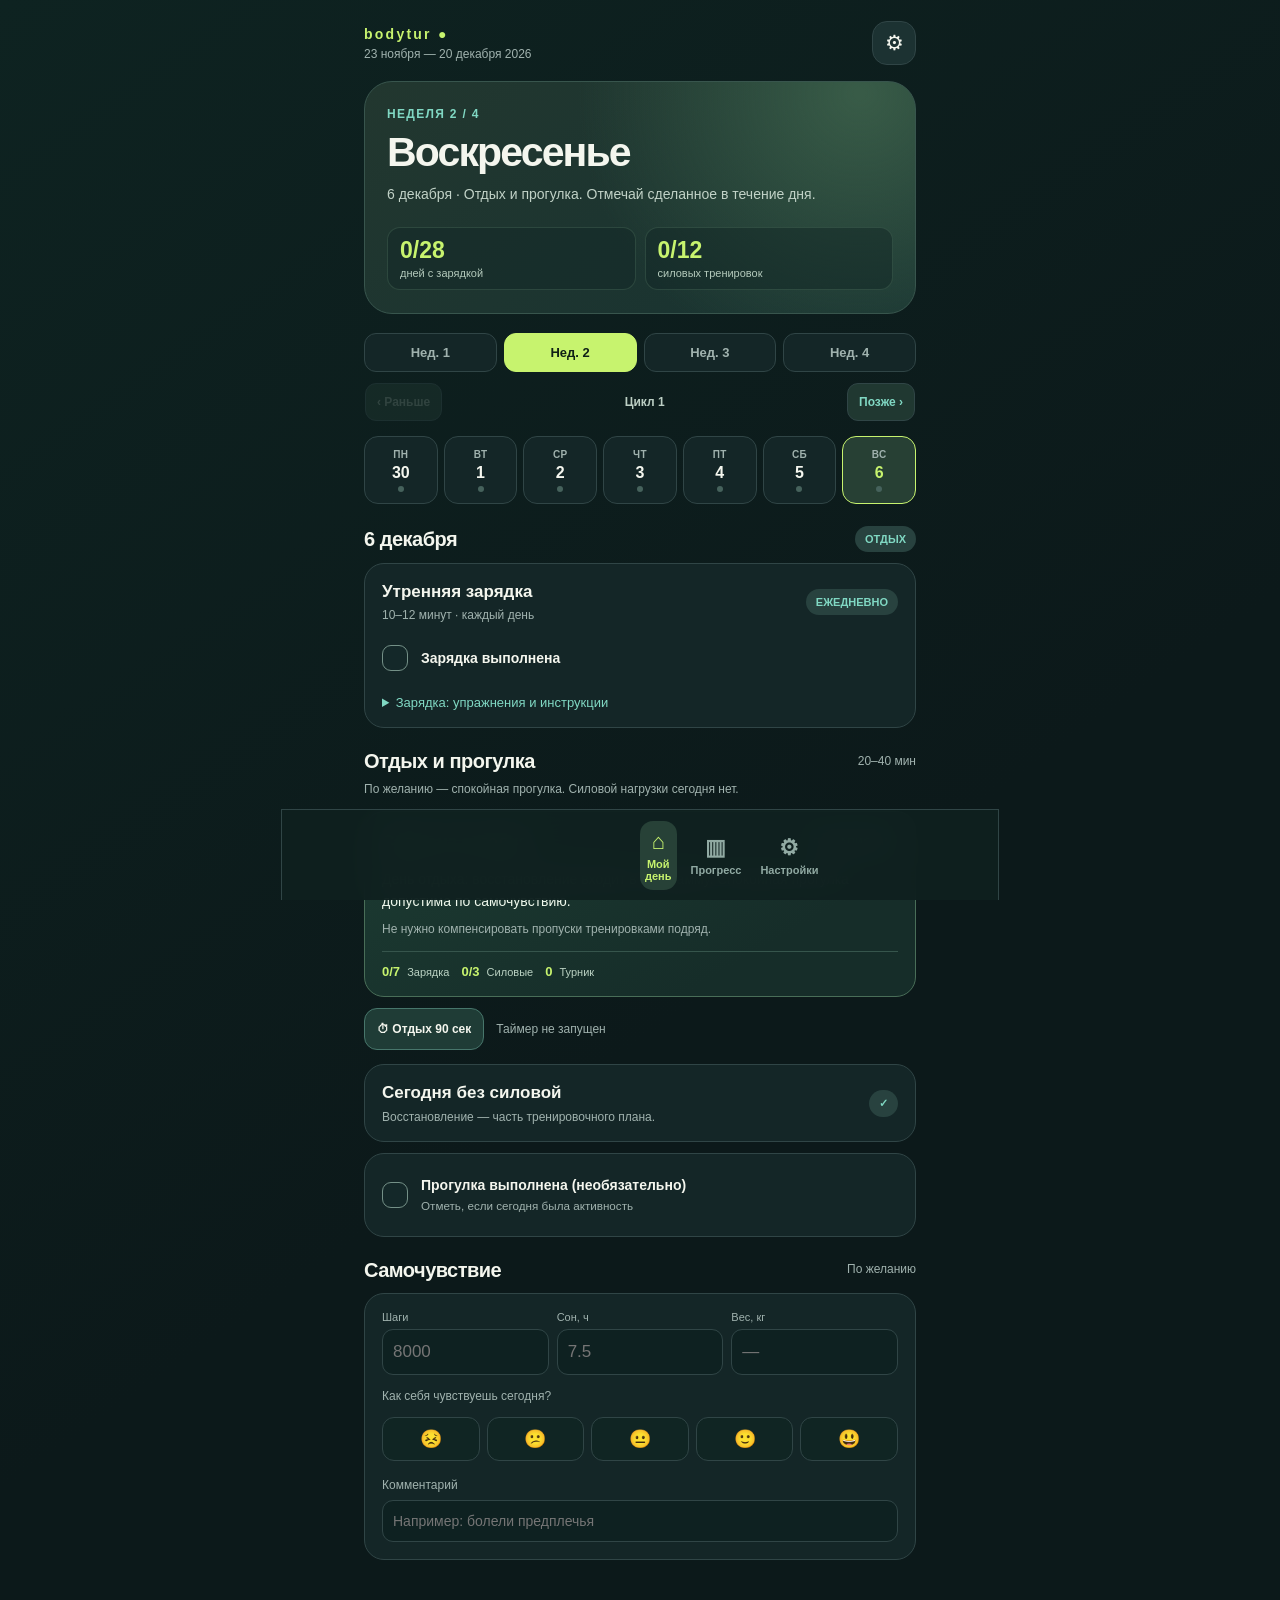
==== commit b6fcd09d: "bodytur 1.2: adaptive local guidance, shareable training report, rolling cycles, rest timer and safe" ====
--- a/turnik/index.html
+++ b/turnik/index.html
@@ -112,13 +112,14 @@
 @media(prefers-reduced-motion:reduce){*{transition:none!important;scroll-behavior:auto!important}}
 </style>
 <link rel="stylesheet" href="guide.css">
+<link rel="stylesheet" href="coach.css">
 </head>
 <body>
 <div class="app">
-  <header class="top"><div><div class="brand">bodytur<span aria-hidden="true"> ●</span></div><div class="sub-brand">23 ноября — 20 декабря 2026</div></div><button class="icon-button" type="button" id="settingsButton" aria-label="Настройки">⚙</button></header>
+  <header class="top"><div><div class="brand">bodytur<span aria-hidden="true"> ●</span></div><div class="sub-brand" id="cycleRange">23 ноября — 20 декабря 2026</div></div><button class="icon-button" type="button" id="settingsButton" aria-label="Настройки">⚙</button></header>
   <div id="todayView">
     <section class="hero"><div class="eyebrow" id="heroWeek">НЕДЕЛЯ 1 / 4</div><h1 id="heroTitle">Сегодня — твой день</h1><p id="heroSub">План на день, зарядка и прогресс в одном месте.</p><div class="hero-stats"><div><strong id="heroCharges">0/28</strong><span>дней с зарядкой</span></div><div><strong id="heroTrainings">0/12</strong><span>силовых тренировок</span></div></div></section>
-    <div class="week-switch" id="weekSwitch" aria-label="Выбор недели"></div>
+    <div class="week-switch" id="weekSwitch" aria-label="Выбор недели"></div><div class="cycle-bar"><button class="cycle-btn" id="prevCycle" type="button" aria-label="Предыдущие 4 недели">‹ Раньше</button><span id="cycleLabel">Цикл 1</span><button class="cycle-btn" id="nextCycle" type="button" aria-label="Следующие 4 недели">Позже ›</button></div>
     <div class="days" id="daySelect" aria-label="Выбор дня"></div>
     <div class="section-head"><h2 id="dayHeading">Понедельник</h2><span class="pill" id="dayBadge">СИЛОВАЯ</span></div>
     <section class="card">
@@ -127,7 +128,7 @@
       <details class="details"><summary>Зарядка: упражнения и инструкции</summary><div class="details-content charge-guide-list"><button type="button" data-guide="walk" aria-label="Инструкция: Ходьба на месте — 1 минута"><span>Ходьба на месте — 1 минута</span><em>Как делать ›</em></button><button type="button" data-guide="shoulders" aria-label="Инструкция: Круги плечами и руками — 10–15 раз"><span>Круги плечами и руками — 10–15 раз</span><em>Как делать ›</em></button><button type="button" data-guide="twists" aria-label="Инструкция: Повороты и наклоны корпуса — по 10 раз"><span>Повороты и наклоны корпуса — по 10 раз</span><em>Как делать ›</em></button><button type="button" data-guide="squat" aria-label="Инструкция: Приседания — 15 раз"><span>Приседания — 15 раз</span><em>Как делать ›</em></button><button type="button" data-guide="push" aria-label="Инструкция: Лёгкие отжимания — 8–10 раз"><span>Лёгкие отжимания — 8–10 раз</span><em>Как делать ›</em></button><button type="button" data-guide="bird" aria-label="Инструкция: «Птица-собака» — по 8 раз"><span>«Птица-собака» — по 8 раз</span><em>Как делать ›</em></button><button type="button" data-guide="calf" aria-label="Инструкция: Подъёмы на носки — 20 раз"><span>Подъёмы на носки — 20 раз</span><em>Как делать ›</em></button></div></details>
     </section>
     <div class="section-head"><h2 id="planTitle">Тренировка</h2><span id="planDuration" class="small">35–40 мин</span></div>
-    <div id="planDesc" class="small" style="margin:-3px 0 12px"></div>
+    <div id="planDesc" class="small" style="margin:-3px 0 12px"></div><section class="card coach-card" id="coachCard"><div class="card-top"><h3>Совет на сегодня</h3><span class="pill muted">ПО ЗАПИСЯМ</span></div><p id="coachAdvice" class="coach-text">Начни тренировку в комфортном темпе.</p><p id="coachReason" class="small"></p><div class="coach-mini" id="coachMini"></div></section><div class="timer-row"><button class="secondary" type="button" id="restTimerButton">⏱ Отдых 90 сек</button><span id="restTimerLabel" role="status" aria-live="off">Таймер не запущен</span></div>
     <div id="exerciseList"></div>
     <section class="card" id="activityCard"><label class="checkrow"><input type="checkbox" id="activityCheck"><span class="copy"><b id="activityLabel">Основная активность выполнена</b><small style="display:block;color:var(--muted);margin-top:3px" id="activitySubtitle">Отметь после занятия</small></span></label></section>
     <div class="section-head"><h2>Самочувствие</h2><span class="small">По желанию</span></div>
@@ -139,7 +140,7 @@
     <div class="section-head"><h2>Выполнение плана</h2></div><div class="card" id="planBars"></div>
     <div class="section-head"><h2>По неделям</h2></div><div class="card" id="weekResults"></div>
     <div class="section-head"><h2>Личные рекорды</h2></div><section class="card"><p class="small">Исходные данные: ≈ 6 подтягиваний и 30 отжиманий за подход. Новые максимумы можно вносить по неделям, только если есть желание и восстановление позволяет.</p><div id="testInputs"></div></section>
-    <div class="section-head"><h2>Последние записи</h2></div><div class="card" id="lastRecords"></div>
+    <div class="section-head"><h2>Последние записи</h2></div><div class="card" id="lastRecords"></div><div class="section-head"><h2>Анализ в ChatGPT</h2></div><section class="card"><p class="small" style="margin-top:0">Создай отчёт по фактически записанным подходам, зарядке и восстановлению. Он не отправляется автоматически — передача только после твоего действия.</p><div class="actions"><button class="primary" id="coachShare" type="button">Поделиться</button><button class="secondary" id="coachCopy" type="button">Копировать</button></div><p class="smallnote">В отчёт могут войти введённые данные о сне и самочувствии. Перед отправкой проверь их.</p></section>
   </div>
   <div id="settingsView" class="hidden">
     <section class="hero"><div class="eyebrow">НАСТРОЙКИ</div><h1>Твои записи</h1><p>Данные хранятся только в этом браузере. Экспорт помогает сохранить их на случай смены телефона или очистки Safari.</p></section>
@@ -165,15 +166,25 @@
 5:{kind:'strength',label:'Всё тело и турник',duration:'40–45 мин',desc:'Разминка 5–7 минут. Старайся сохранять одинаково качественную технику во всех подходах.',exercises:[ex('pull','Подтягивания',3,[3,4,4,5]),ex('push','Отжимания',3,[12,13,14,15]),ex('step','Зашагивания на устойчивую опору',3,[8,9,10,10],'на ногу'),ex('squat','Приседания',3,[15,16,18,18]),ex('sideplank','Боковая планка',2,[20,25,30,35],'сек/стор.'),ex('bird','Птица-собака',2,[8,9,10,10],'на сторону')]},
 6:{kind:'rest',label:'Отдых и прогулка',duration:'20–40 мин',desc:'По желанию — спокойная прогулка. Силовой нагрузки сегодня нет.',exercises:[]}
 };
-const empty=()=>({version:1,days:{},tests:{}});
+const empty=()=>({version:1,days:{},tests:{},cycleStart:START});
 let data;
 let storageAvailable=true;
 try{data=JSON.parse(localStorage.getItem(KEY)||'null')||empty();if(!data||typeof data!=='object'||!data.days||!data.tests)throw Error('format');localStorage.setItem(KEY,JSON.stringify(data));}catch(e){data=empty();try{localStorage.setItem(KEY,JSON.stringify(data));}catch(_){storageAvailable=false;}}
 function save(){try{localStorage.setItem(KEY,JSON.stringify(data));}catch(e){storageAvailable=false;toast('Сохранение недоступно — сделай экспорт');}}
 let toastTimeout;function toast(message){const el=document.getElementById('toast');el.textContent=message;el.classList.add('on');clearTimeout(toastTimeout);toastTimeout=setTimeout(()=>el.classList.remove('on'),2300);}
-function dateFor(index){const d=new Date('2026-11-23T12:00:00');d.setDate(d.getDate()+index);return `${d.getFullYear()}-${String(d.getMonth()+1).padStart(2,'0')}-${String(d.getDate()).padStart(2,'0')}`;}
+function dateFor(index){const d=new Date(`${data.cycleStart||START}T12:00:00`);d.setDate(d.getDate()+index);return `${d.getFullYear()}-${String(d.getMonth()+1).padStart(2,'0')}-${String(d.getDate()).padStart(2,'0')}`;}
 function dateString(index){const d=new Date(`${dateFor(index)}T12:00:00`);return `${d.getDate()} ${['января','февраля','марта','апреля','мая','июня','июля','августа','сентября','октября','ноября','декабря'][d.getMonth()]}`;}
-function indexForToday(){const now=new Date();const k=`${now.getFullYear()}-${String(now.getMonth()+1).padStart(2,'0')}-${String(now.getDate()).padStart(2,'0')}`;const n=Math.round((Date.parse(`${k}T12:00:00`)-Date.parse(`${START}T12:00:00`))/86400000);return Math.max(0,Math.min(27,n));}
+function indexForToday(){const now=new Date();const k=`${now.getFullYear()}-${String(now.getMonth()+1).padStart(2,'0')}-${String(now.getDate()).padStart(2,'0')}`;const n=utcDay(k)-utcDay(data.cycleStart||START);return Math.max(0,Math.min(27,n));}
+function utcDay(s){const p=String(s).split('-').map(Number);return Math.floor(Date.UTC(p[0],p[1]-1,p[2])/86400000);}
+function dateAdd(s,days){const t=new Date((utcDay(s)+days)*86400000);return t.toISOString().slice(0,10);}
+function cycleValid(s){return typeof s==='string'&&/^\d{4}-\d{2}-\d{2}$/.test(s)&&Number.isFinite(utcDay(s))&&dateAdd(s,0)===s&&utcDay(s)>=utcDay(START)&&(utcDay(s)-utcDay(START))%28===0;}
+if(!cycleValid(data.cycleStart))data.cycleStart=START;
+function autoAdvanceCycle(){const n=new Date(),today=[n.getFullYear(),String(n.getMonth()+1).padStart(2,'0'),String(n.getDate()).padStart(2,'0')].join('-');const elapsed=utcDay(today)-utcDay(data.cycleStart);if(elapsed>=28){data.cycleStart=dateAdd(data.cycleStart,28*Math.floor(elapsed/28));save();}}
+autoAdvanceCycle();
+function testKey(w){return data.cycleStart===START?String(w):data.cycleStart+':'+w;}
+function renderCycleControls(){const start=dateString(0),end=dateString(27);$('cycleRange').textContent=start+' — '+end+' '+dateFor(27).slice(0,4);$('cycleLabel').textContent='Цикл '+(1+(utcDay(data.cycleStart)-utcDay(START))/28);$('prevCycle').disabled=data.cycleStart===START;}
+function shiftCycle(by){const newStart=dateAdd(data.cycleStart,by*28);if(!cycleValid(newStart))return;data.cycleStart=newStart;save();selected=indexForToday();switchView('today');}
+
 let selected=indexForToday();let view='today';
 const $=id=>document.getElementById(id);
 const getDay=(n)=>data.days[dateFor(n)]||{};
@@ -181,11 +192,12 @@
 function stat(){let charges=0,strength=0,pulls=0,pushes=0,steps=0,active=0;for(let i=0;i<28;i++){const d=getDay(i);const w=workouts[i%7];if(d.charge)charges++;if(w.kind==='strength'&&d.activity)strength++;if(d.activity)active++;steps+=Number(d.steps)||0;for(const x of w.exercises){const r=(d.sets||{})[x.id]||[];let sum=r.reduce((a,b)=>a+(Number(b)||0),0);if(x.id==='pull')pulls+=sum;if(x.id==='push')pushes+=sum;}}return {charges,strength,pulls,pushes,steps,active};}
 function isComplete(i){const d=getDay(i);return !!(d.charge&&((workouts[i%7].kind==='rest')||d.activity));}
 function renderSwitcher(){const wi=Math.floor(selected/7);$('weekSwitch').innerHTML=[0,1,2,3].map(w=>`<button data-week="${w}" class="${w===wi?'active':''}" aria-pressed="${w===wi}">Нед. ${w+1}</button>`).join('');$('daySelect').innerHTML=Array.from({length:7},(_,d)=>{const i=wi*7+d;return `<button class="day ${i===selected?'active':''} ${isComplete(i)?'done':''}" data-day="${i}" aria-pressed="${i===selected}"><b>${weekdays[d]}</b><span>${Number(dateFor(i).slice(-2))}</span><i aria-hidden="true"></i></button>`;}).join('');}
-function renderToday(){const day=selected%7,w=Math.floor(selected/7),plan=workouts[day],current=getDay(selected),s=stat();$('heroWeek').textContent=`НЕДЕЛЯ ${w+1} / 4`;$('heroTitle').textContent=`${daynames[day]}`;$('heroSub').textContent=`${dateString(selected)} · ${plan.label}. Отмечай сделанное в течение дня.`;$('heroCharges').textContent=`${s.charges}/28`;$('heroTrainings').textContent=`${s.strength}/12`;renderSwitcher();$('dayHeading').textContent=`${dateString(selected)}`;$('dayBadge').textContent=plan.kind==='strength'?'СИЛОВАЯ':plan.kind==='rest'?'ОТДЫХ':'ВОССТАНОВЛЕНИЕ';$('dayBadge').className=`pill ${plan.kind!=='strength'?'muted':''}`;$('chargeCheck').checked=!!current.charge;$('activityCheck').checked=!!current.activity;$('planTitle').textContent=plan.label;$('planDuration').textContent=plan.duration;$('planDesc').textContent=plan.desc;$('activityLabel').textContent=plan.kind==='strength'?'Силовая тренировка выполнена':plan.kind==='recovery'?'Прогулка / восстановление выполнены':'Прогулка выполнена (необязательно)';$('activitySubtitle').textContent=plan.kind==='strength'?'Отмечай после последнего упражнения':'Отметь, если сегодня была активность';$('exerciseList').innerHTML=plan.exercises.length?plan.exercises.map(x=>{const target=x.target[w];const values=(current.sets||{})[x.id]||[];return `<section class="card ex"><div class="caption"><div><button type="button" class="guide-trigger" data-guide="${x.id}" aria-label="Инструкция: ${x.name}"><strong>${x.name}</strong><span class="guide-affordance">ⓘ Как выполнять</span></button><small>${x.sets} подхода · цель ${target} ${x.unit}</small></div><span class="pill muted">${x.sets} × ${target}</span></div><div class="sets">${Array.from({length:x.sets},(_,i)=>`<div class="set"><label>Подход ${i+1}</label><div class="controls"><button type="button" data-ex="${x.id}" data-set="${i}" data-delta="-1" aria-label="Убавить результат">−</button><span class="num">${values[i]===undefined?'–':values[i]}</span><button type="button" data-ex="${x.id}" data-set="${i}" data-delta="1" aria-label="Добавить результат">+</button></div><div class="exercise-unit">${x.unit}</div></div>`).join('')}</div></section>`;}).join(''):`<div class="card"><div class="card-top"><div><h3>Сегодня без силовой</h3><p>Восстановление — часть тренировочного плана.</p></div><span class="pill muted">✓</span></div></div>`;$('stepsInput').value=current.steps??'';$('sleepInput').value=current.sleep??'';$('weightInput').value=current.weight??'';$('noteInput').value=current.note??'';$('moodButtons').innerHTML=[1,2,3,4,5].map(n=>`<button type="button" class="${Number(current.mood)===n?'active':''}" data-mood="${n}" aria-label="Самочувствие ${n} из 5" aria-pressed="${Number(current.mood)===n}">${['😣','😕','😐','🙂','😃'][n-1]}</button>`).join('');}
+function renderToday(){const day=selected%7,w=Math.floor(selected/7),plan=workouts[day],current=getDay(selected),s=stat();$('heroWeek').textContent=`НЕДЕЛЯ ${w+1} / 4`;$('heroTitle').textContent=`${daynames[day]}`;$('heroSub').textContent=`${dateString(selected)} · ${plan.label}. Отмечай сделанное в течение дня.`;$('heroCharges').textContent=`${s.charges}/28`;$('heroTrainings').textContent=`${s.strength}/12`;renderSwitcher();renderCycleControls();$('dayHeading').textContent=`${dateString(selected)}`;$('dayBadge').textContent=plan.kind==='strength'?'СИЛОВАЯ':plan.kind==='rest'?'ОТДЫХ':'ВОССТАНОВЛЕНИЕ';$('dayBadge').className=`pill ${plan.kind!=='strength'?'muted':''}`;$('chargeCheck').checked=!!current.charge;$('activityCheck').checked=!!current.activity;$('planTitle').textContent=plan.label;$('planDuration').textContent=plan.duration;$('planDesc').textContent=plan.desc;$('activityLabel').textContent=plan.kind==='strength'?'Силовая тренировка выполнена':plan.kind==='recovery'?'Прогулка / восстановление выполнены':'Прогулка выполнена (необязательно)';$('activitySubtitle').textContent=plan.kind==='strength'?'Отмечай после последнего упражнения':'Отметь, если сегодня была активность';$('exerciseList').innerHTML=plan.exercises.length?plan.exercises.map(x=>{const target=x.target[w];const values=(current.sets||{})[x.id]||[];return `<section class="card ex"><div class="caption"><div><button type="button" class="guide-trigger" data-guide="${x.id}" aria-label="Инструкция: ${x.name}"><strong>${x.name}</strong><span class="guide-affordance">ⓘ Как выполнять</span></button><small>${x.sets} подхода · цель ${target} ${x.unit}</small></div><span class="pill muted">${x.sets} × ${target}</span></div><div class="sets">${Array.from({length:x.sets},(_,i)=>`<div class="set"><label>Подход ${i+1}</label><div class="controls"><button type="button" data-ex="${x.id}" data-set="${i}" data-delta="-1" aria-label="Убавить результат">−</button><span class="num">${values[i]===undefined?'–':values[i]}</span><button type="button" data-ex="${x.id}" data-set="${i}" data-delta="1" aria-label="Добавить результат">+</button></div><div class="exercise-unit">${x.unit}</div></div>`).join('')}</div></section>`;}).join(''):`<div class="card"><div class="card-top"><div><h3>Сегодня без силовой</h3><p>Восстановление — часть тренировочного плана.</p></div><span class="pill muted">✓</span></div></div>`;$('stepsInput').value=current.steps??'';$('sleepInput').value=current.sleep??'';$('weightInput').value=current.weight??'';$('noteInput').value=current.note??'';$('moodButtons').innerHTML=[1,2,3,4,5].map(n=>`<button type="button" class="${Number(current.mood)===n?'active':''}" data-mood="${n}" aria-label="Самочувствие ${n} из 5" aria-pressed="${Number(current.mood)===n}">${['😣','😕','😐','🙂','😃'][n-1]}</button>`).join('');}
 function renderProgress(){const s=stat();$('kpiList').innerHTML=[[''+s.strength+' / 12','Силовые'],[''+s.charges+' / 28','Зарядка'],[s.pulls,'Подтягиваний всего'],[s.pushes,'Отжиманий всего'],[s.steps.toLocaleString('ru-RU'),'Шагов записано'],[s.active,'Активных дней']].map(x=>`<div class="kpi"><strong>${x[0]}</strong><span>${x[1]}</span></div>`).join('');const chargeP=s.charges/28*100,strengthP=s.strength/12*100;$('planBars').innerHTML=[['Утренняя зарядка',s.charges,28,chargeP],['Силовые тренировки',s.strength,12,strengthP]].map(a=>`<div class="bar-label"><span>${a[0]}</span><strong>${a[1]} из ${a[2]}</strong></div><div class="bar-track"><div class="bar-fill" style="width:${a[3].toFixed(2)}%"></div></div>`).join('')+'<p class="smallnote">Показатели отражают внесённые отметки. Пропущенные записи не считаются выполненными.</p>';
-$('weekResults').innerHTML=Array.from({length:4},(_,w)=>{let c=0,t=0,p=0,st=0;for(let d=0;d<7;d++){const idx=w*7+d,day=getDay(idx),plan=workouts[d];if(day.charge)c++;if(plan.kind==='strength'&&day.activity)t++;st+=Number(day.steps)||0;p+=((day.sets||{}).pull||[]).reduce((a,b)=>a+(Number(b)||0),0)}return `<div class="week-card"><div><b>Неделя ${w+1}</b><p>Зарядка ${c}/7 · Силовые ${t}/3</p><p>Шаги: ${st.toLocaleString('ru-RU')}</p></div><div style="text-align:right"><strong>${p}</strong><p>подтягиваний</p></div></div>`}).join('');$('testInputs').innerHTML=Array.from({length:4},(_,w)=>{const d=data.tests[String(w+1)]||{};return `<div class="week-card"><div><b>Неделя ${w+1}</b><p>Максимум за один подход</p></div><div style="display:flex;gap:7px;max-width:55%"><label style="font-size:10px;color:var(--muted)">Турник<input class="field test" type="number" inputmode="numeric" min="0" max="100" data-week="${w+1}" data-kind="pull" value="${d.pull??''}" placeholder="6" aria-label="Подтягивания за неделю ${w+1}"></label><label style="font-size:10px;color:var(--muted)">Отжимания<input class="field test" type="number" inputmode="numeric" min="0" max="300" data-week="${w+1}" data-kind="push" value="${d.push??''}" placeholder="30" aria-label="Отжимания за неделю ${w+1}"></label></div></div>`}).join('');
+$('weekResults').innerHTML=Array.from({length:4},(_,w)=>{let c=0,t=0,p=0,st=0;for(let d=0;d<7;d++){const idx=w*7+d,day=getDay(idx),plan=workouts[d];if(day.charge)c++;if(plan.kind==='strength'&&day.activity)t++;st+=Number(day.steps)||0;p+=((day.sets||{}).pull||[]).reduce((a,b)=>a+(Number(b)||0),0)}return `<div class="week-card"><div><b>Неделя ${w+1}</b><p>Зарядка ${c}/7 · Силовые ${t}/3</p><p>Шаги: ${st.toLocaleString('ru-RU')}</p></div><div style="text-align:right"><strong>${p}</strong><p>подтягиваний</p></div></div>`}).join('');$('testInputs').innerHTML=Array.from({length:4},(_,w)=>{const d=data.tests[testKey(w+1)]||{};return `<div class="week-card"><div><b>Неделя ${w+1}</b><p>Максимум за один подход</p></div><div style="display:flex;gap:7px;max-width:55%"><label style="font-size:10px;color:var(--muted)">Турник<input class="field test" type="number" inputmode="numeric" min="0" max="100" data-week="${w+1}" data-kind="pull" value="${d.pull??''}" placeholder="6" aria-label="Подтягивания за неделю ${w+1}"></label><label style="font-size:10px;color:var(--muted)">Отжимания<input class="field test" type="number" inputmode="numeric" min="0" max="300" data-week="${w+1}" data-kind="push" value="${d.push??''}" placeholder="30" aria-label="Отжимания за неделю ${w+1}"></label></div></div>`}).join('');
 const recent=[];for(let i=27;i>=0;i--){const d=getDay(i);if(d.charge||d.activity||(d.sets&&Object.keys(d.sets).length)){recent.push(`<div class="week-card"><div><b>${dateString(i)}</b><p>${workouts[i%7].label}</p></div><div><strong>${d.activity?'✓':d.charge?'☀':'•'}</strong></div></div>`);if(recent.length===6)break;}}$('lastRecords').innerHTML=recent.join('')||'<p class="small">Записей пока нет. Выбери день и отметь выполненное занятие.</p>';}
 function switchView(next){view=next;for(const v of ['today','progress','settings'])$(v+'View').classList.toggle('hidden',v!==next);document.querySelectorAll('.nav').forEach(n=>n.classList.toggle('active',n.dataset.view===next));if(next==='today')renderToday();if(next==='progress')renderProgress();window.scrollTo({top:0,behavior:'instant'});}
+$('prevCycle').addEventListener('click',()=>shiftCycle(-1));$('nextCycle').addEventListener('click',()=>shiftCycle(1));
 $('weekSwitch').addEventListener('click',e=>{const b=e.target.closest('button[data-week]');if(!b)return;selected=Number(b.dataset.week)*7+(selected%7);renderToday();});
 $('daySelect').addEventListener('click',e=>{const b=e.target.closest('button[data-day]');if(!b)return;selected=Number(b.dataset.day);renderToday();});
 $('chargeCheck').addEventListener('change',e=>{editDay(selected).charge=e.target.checked;save();renderSwitcher();renderToday();});
@@ -194,18 +206,47 @@
 for(const [field,id,max] of [['stepsInput','steps',100000],['sleepInput','sleep',24],['weightInput','weight',400]]){$(field).addEventListener('input',e=>{const val=e.target.value;if(val===''){delete editDay(selected)[id];save();return}const num=Number(val);if(!Number.isFinite(num)||num<0||num>max)return;editDay(selected)[id]=num;save();});}
 $('noteInput').addEventListener('input',e=>{editDay(selected).note=e.target.value;save();});
 $('moodButtons').addEventListener('click',e=>{const b=e.target.closest('button[data-mood]');if(!b)return;const d=editDay(selected);const n=Number(b.dataset.mood);d.mood=d.mood===n?null:n;save();renderToday();});
-$('testInputs').addEventListener('input',e=>{if(!e.target.matches('input.test'))return;const w=e.target.dataset.week,kind=e.target.dataset.kind;data.tests[w]=data.tests[w]||{};if(e.target.value==='')delete data.tests[w][kind];else if(Number(e.target.value)>=0&&Number(e.target.value)<=300)data.tests[w][kind]=Number(e.target.value);save();});
+$('testInputs').addEventListener('input',e=>{if(!e.target.matches('input.test'))return;const w=testKey(e.target.dataset.week),kind=e.target.dataset.kind;data.tests[w]=data.tests[w]||{};if(e.target.value==='')delete data.tests[w][kind];else if(Number(e.target.value)>=0&&Number(e.target.value)<=300)data.tests[w][kind]=Number(e.target.value);save();});
 document.querySelectorAll('.nav').forEach(n=>n.addEventListener('click',()=>switchView(n.dataset.view)));
 $('settingsButton').addEventListener('click',()=>switchView('settings'));
 $('exportButton').addEventListener('click',()=>{const text=JSON.stringify({app:'moy-turnik',exportedAt:new Date().toISOString(),...data},null,2);const url=URL.createObjectURL(new Blob([text],{type:'application/json'}));const a=document.createElement('a');a.href=url;a.download=`moy-turnik-backup-${new Date().toISOString().slice(0,10)}.json`;document.body.appendChild(a);a.click();a.remove();setTimeout(()=>URL.revokeObjectURL(url),1000);toast('Резервная копия создана');});
 $('importButton').addEventListener('click',()=>$('importFile').click());
-$('importFile').addEventListener('change',async e=>{const file=e.target.files?.[0];if(!file)return;try{if(file.size>1e6)throw Error('Слишком большой файл');const parsed=JSON.parse(await file.text());if(!parsed||parsed.version!==1||!parsed.days||!parsed.tests||Array.isArray(parsed.days))throw Error('Неверный формат резервной копии');if(!confirm('Заменить все текущие записи данными из резервной копии?'))return;data={version:1,days:parsed.days,tests:parsed.tests};save();switchView('today');toast('Записи восстановлены');}catch(err){alert('Не удалось восстановить данные: '+err.message);}finally{e.target.value='';}});
-$('resetButton').addEventListener('click',()=>{if(confirm('Удалить ВСЕ отмеченные тренировки и записи? Это нельзя отменить без резервной копии.')){data=empty();save();switchView('today');toast('Все отметки удалены');}});
+function validateImportedBackup(parsed){
+ if(!parsed||parsed.version!==1||!parsed.days||typeof parsed.days!=='object'||Array.isArray(parsed.days)||!parsed.tests||typeof parsed.tests!=='object'||Array.isArray(parsed.tests))throw Error('Некорректная структура файла');
+ const out=empty();out.cycleStart=cycleValid(parsed.cycleStart)?parsed.cycleStart:START;
+ const days=Object.entries(parsed.days);if(days.length>2000)throw Error('Слишком много записей');
+ const known=new Set(['pull','push','squat','plank','bridge','lunge','deadbug','step','sideplank','bird']);
+ for(const [date,d] of days){
+  if(!/^\d{4}-\d{2}-\d{2}$/.test(date)||dateAdd(date,0)!==date||!d||typeof d!=='object'||Array.isArray(d))continue;
+  const rec={};for(const field of ['charge','activity'])if(typeof d[field]==='boolean')rec[field]=d[field];
+  for(const [field,max] of [['steps',100000],['sleep',24],['weight',400],['mood',5]]){
+   if(d[field]!==undefined&&d[field]!==null&&d[field]!==''&&Number.isFinite(Number(d[field]))&&Number(d[field])>=0&&Number(d[field])<=max)rec[field]=Number(d[field]);
+  }
+  if(typeof d.note==='string')rec.note=d.note.slice(0,200);
+  if(d.sets&&typeof d.sets==='object'&&!Array.isArray(d.sets)){
+   rec.sets={};for(const [id,arr] of Object.entries(d.sets)){
+    if(!known.has(id)||!Array.isArray(arr))continue;
+    rec.sets[id]=arr.slice(0,3).map(v=>v===null?0:Math.max(0,Math.min(999,Math.floor(Number(v)||0))));
+   }
+  }
+  out.days[date]=rec;
+ }
+ const tests=Object.entries(parsed.tests);if(tests.length>200)throw Error('Слишком много проверок максимума');
+ for(const [key,d] of tests){
+  if(!/^(?:[1-4]|\d{4}-\d{2}-\d{2}:[1-4])$/.test(key)||!d||typeof d!=='object'||Array.isArray(d))continue;
+  const item={};for(const ex of ['pull','push'])if(d[ex]!==undefined&&Number.isFinite(Number(d[ex]))&&Number(d[ex])>=0&&Number(d[ex])<=300)item[ex]=Math.floor(Number(d[ex]));
+  out.tests[key]=item;
+ }
+ return out;
+}
+$('importFile').addEventListener('change',async e=>{const file=e.target.files?.[0];if(!file)return;try{if(file.size>1e6)throw Error('Слишком большой файл');const parsed=JSON.parse(await file.text());const clean=validateImportedBackup(parsed);if(!confirm('Заменить все текущие записи данными из резервной копии?'))return;data=clean;save();selected=indexForToday();switchView('today');toast('Записи восстановлены');}catch(err){alert('Не удалось восстановить данные: '+err.message);}finally{e.target.value='';}});
+$('resetButton').addEventListener('click',()=>{if(confirm('Удалить ВСЕ отмеченные тренировки и записи? Это нельзя отменить без резервной копии.')){const start=data.cycleStart;data=empty();data.cycleStart=start;save();selected=indexForToday();switchView('today');toast('Все отметки удалены');}});
 if(!storageAvailable){const p=document.createElement('p');p.textContent='Внимание: браузер не разрешает сохранять данные. Открой приложение через HTTPS-сайт в обычном Safari.';p.style='background:#563534;padding:12px;border-radius:13px;color:#ffe1de;font-size:13px;';document.querySelector('.app').prepend(p);}
 renderToday();
 if('serviceWorker' in navigator&&location.protocol==='https:')navigator.serviceWorker.register('./sw.js').catch(()=>{});
 })();
 </script>
 <script src="guide.js" defer></script>
+<script src="coach.js" defer></script>
 </body>
 </html>
--- a/turnik/coach.css
+++ b/turnik/coach.css
@@ -0,0 +1,17 @@
+/* bodytur 1.2: mobile coaching, cycle navigation and rest timer */
+.cycle-bar{display:flex;justify-content:space-between;align-items:center;gap:8px;margin:-4px 0 15px;padding:0 1px}
+.cycle-btn{font-size:12px;font-weight:750;color:var(--sea);background:#203831;border:1px solid var(--line);border-radius:11px;padding:10px 11px;min-height:38px}
+.cycle-btn:disabled{color:#5c7069;opacity:.45}
+#cycleLabel{color:#bccfc4;font-size:12px;font-weight:800;white-space:nowrap}
+.coach-card{border-color:#496e58;background:linear-gradient(150deg,#1c3b32,#162d29 73%)}
+.coach-card .card-top{align-items:center}
+.coach-card .card-top h3{font-size:17px}
+.coach-text{font-size:14px;line-height:1.58;margin:13px 0 8px;color:#eff9ed}
+#coachReason{font-size:12px;line-height:1.55;margin:0}
+.coach-mini{margin-top:13px;padding-top:12px;border-top:1px solid #36554c;display:flex;gap:12px;flex-wrap:wrap}
+.coach-mini span{font-size:11px;color:#bbd2c3}
+.coach-mini b{font-size:13px;color:var(--lime);margin-right:4px}
+.timer-row{display:flex;align-items:center;gap:12px;margin:0 0 14px}
+.timer-row .secondary{font-size:12px;padding:10px 12px;min-height:42px;white-space:nowrap}
+#restTimerLabel{font-size:12px;color:var(--muted)}
+@media(max-width:370px){.cycle-btn{padding:8px 7px;font-size:11px}#cycleLabel{font-size:11px}.timer-row{gap:7px}}
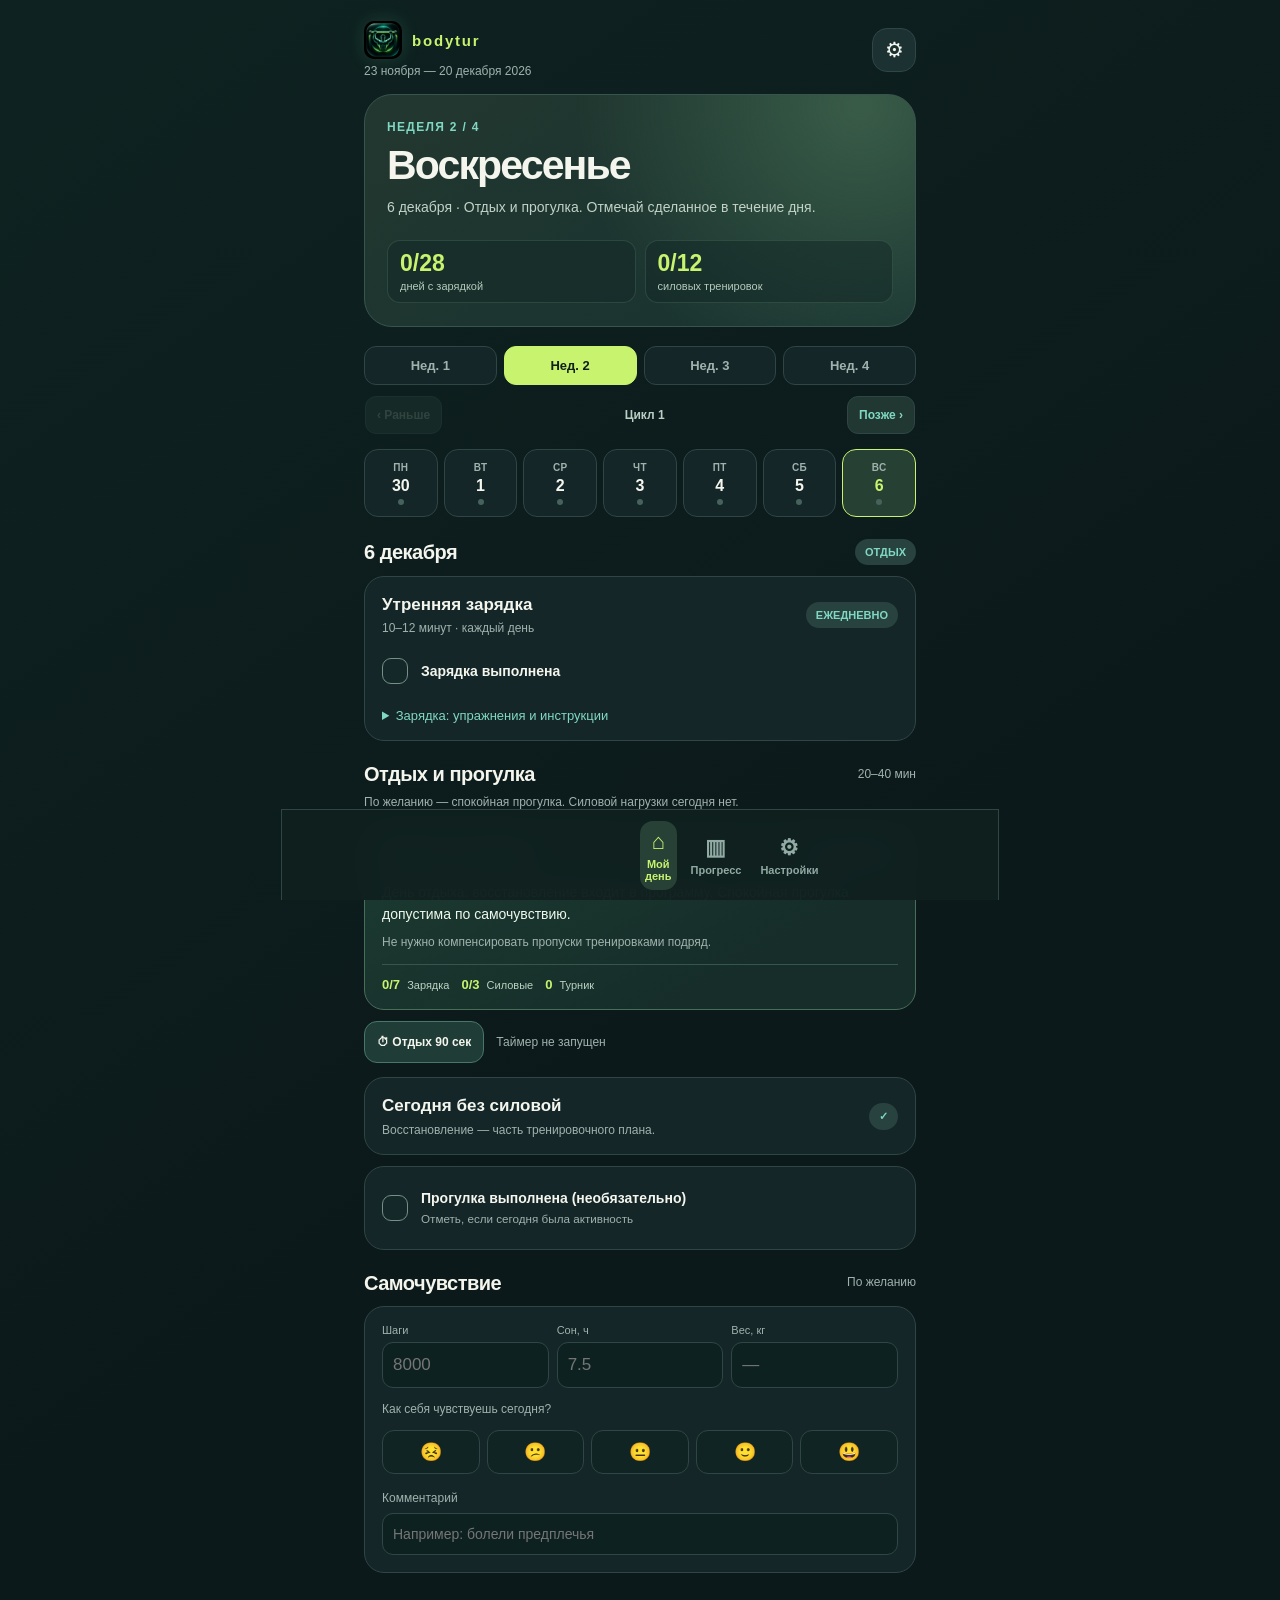
==== commit df7d6d12: "Apply approved futuristic neon bodytur icon to iPhone PWA" ====
--- a/turnik/index.html
+++ b/turnik/index.html
@@ -9,7 +9,8 @@
   <meta name="apple-mobile-web-app-title" content="bodytur">
   <meta name="description" content="Личный трекер домашних тренировок на 4 недели: турник, отжимания, зарядка и прогресс.">
   <link rel="manifest" href="manifest.webmanifest">
-  <link rel="apple-touch-icon" href="icon-192.png">
+  <link rel="apple-touch-icon" sizes="192x192" href="icon-bodytur-192.png?v=2">
+  <link rel="icon" type="image/png" sizes="192x192" href="icon-bodytur-192.png?v=2">
   <title>bodytur · тренировки дома</title>
 <style>
 :root { color-scheme: dark; --bg:#0c191a;--surface:#142627;--surface2:#1c3232;--line:#304546;--text:#f4f6ee;--muted:#a0b2ae;--lime:#c7f36e;--sea:#80d8c3;--yellow:#f9d68e;--black:#102018;--danger:#ffafa4; }
@@ -21,7 +22,8 @@
 button:focus-visible,input:focus-visible { outline:2px solid var(--lime);outline-offset:3px; }
 .app { max-width:600px;margin:0 auto;padding:0 18px calc(106px + env(safe-area-inset-bottom)); }
 .top { padding:calc(21px + env(safe-area-inset-top)) 0 16px;display:flex;align-items:center;justify-content:space-between;gap:12px; }
-.brand { font-size:14px; font-weight:850;letter-spacing:.16em; color:var(--lime); }
+.brand {display:flex;align-items:center;gap:10px; font-size:15px; font-weight:850;letter-spacing:.12em; color:var(--lime);}
+.brand-icon{width:38px;height:38px;object-fit:cover;border-radius:10px;box-shadow:0 0 18px #78e7ac25;flex-shrink:0;}
 .sub-brand { color:var(--muted);font-size:12px;margin-top:5px; }
 .icon-button { width:44px;height:44px;border-radius:15px;background:var(--surface2);border:1px solid var(--line);color:var(--text);font-size:21px; }
 .hero { padding:25px 22px 23px;position:relative;overflow:hidden;border-radius:28px;background:radial-gradient(circle at 90% 5%,#385b47 1%,transparent 52%),linear-gradient(145deg,#22372f,#183331);border:1px solid #38554d; }
@@ -116,7 +118,7 @@
 </head>
 <body>
 <div class="app">
-  <header class="top"><div><div class="brand">bodytur<span aria-hidden="true"> ●</span></div><div class="sub-brand" id="cycleRange">23 ноября — 20 декабря 2026</div></div><button class="icon-button" type="button" id="settingsButton" aria-label="Настройки">⚙</button></header>
+  <header class="top"><div><div class="brand"><img class="brand-icon" src="icon-bodytur-192.png?v=2" alt="" width="38" height="38"><span>bodytur</span></div><div class="sub-brand" id="cycleRange">23 ноября — 20 декабря 2026</div></div><button class="icon-button" type="button" id="settingsButton" aria-label="Настройки">⚙</button></header>
   <div id="todayView">
     <section class="hero"><div class="eyebrow" id="heroWeek">НЕДЕЛЯ 1 / 4</div><h1 id="heroTitle">Сегодня — твой день</h1><p id="heroSub">План на день, зарядка и прогресс в одном месте.</p><div class="hero-stats"><div><strong id="heroCharges">0/28</strong><span>дней с зарядкой</span></div><div><strong id="heroTrainings">0/12</strong><span>силовых тренировок</span></div></div></section>
     <div class="week-switch" id="weekSwitch" aria-label="Выбор недели"></div><div class="cycle-bar"><button class="cycle-btn" id="prevCycle" type="button" aria-label="Предыдущие 4 недели">‹ Раньше</button><span id="cycleLabel">Цикл 1</span><button class="cycle-btn" id="nextCycle" type="button" aria-label="Следующие 4 недели">Позже ›</button></div>
